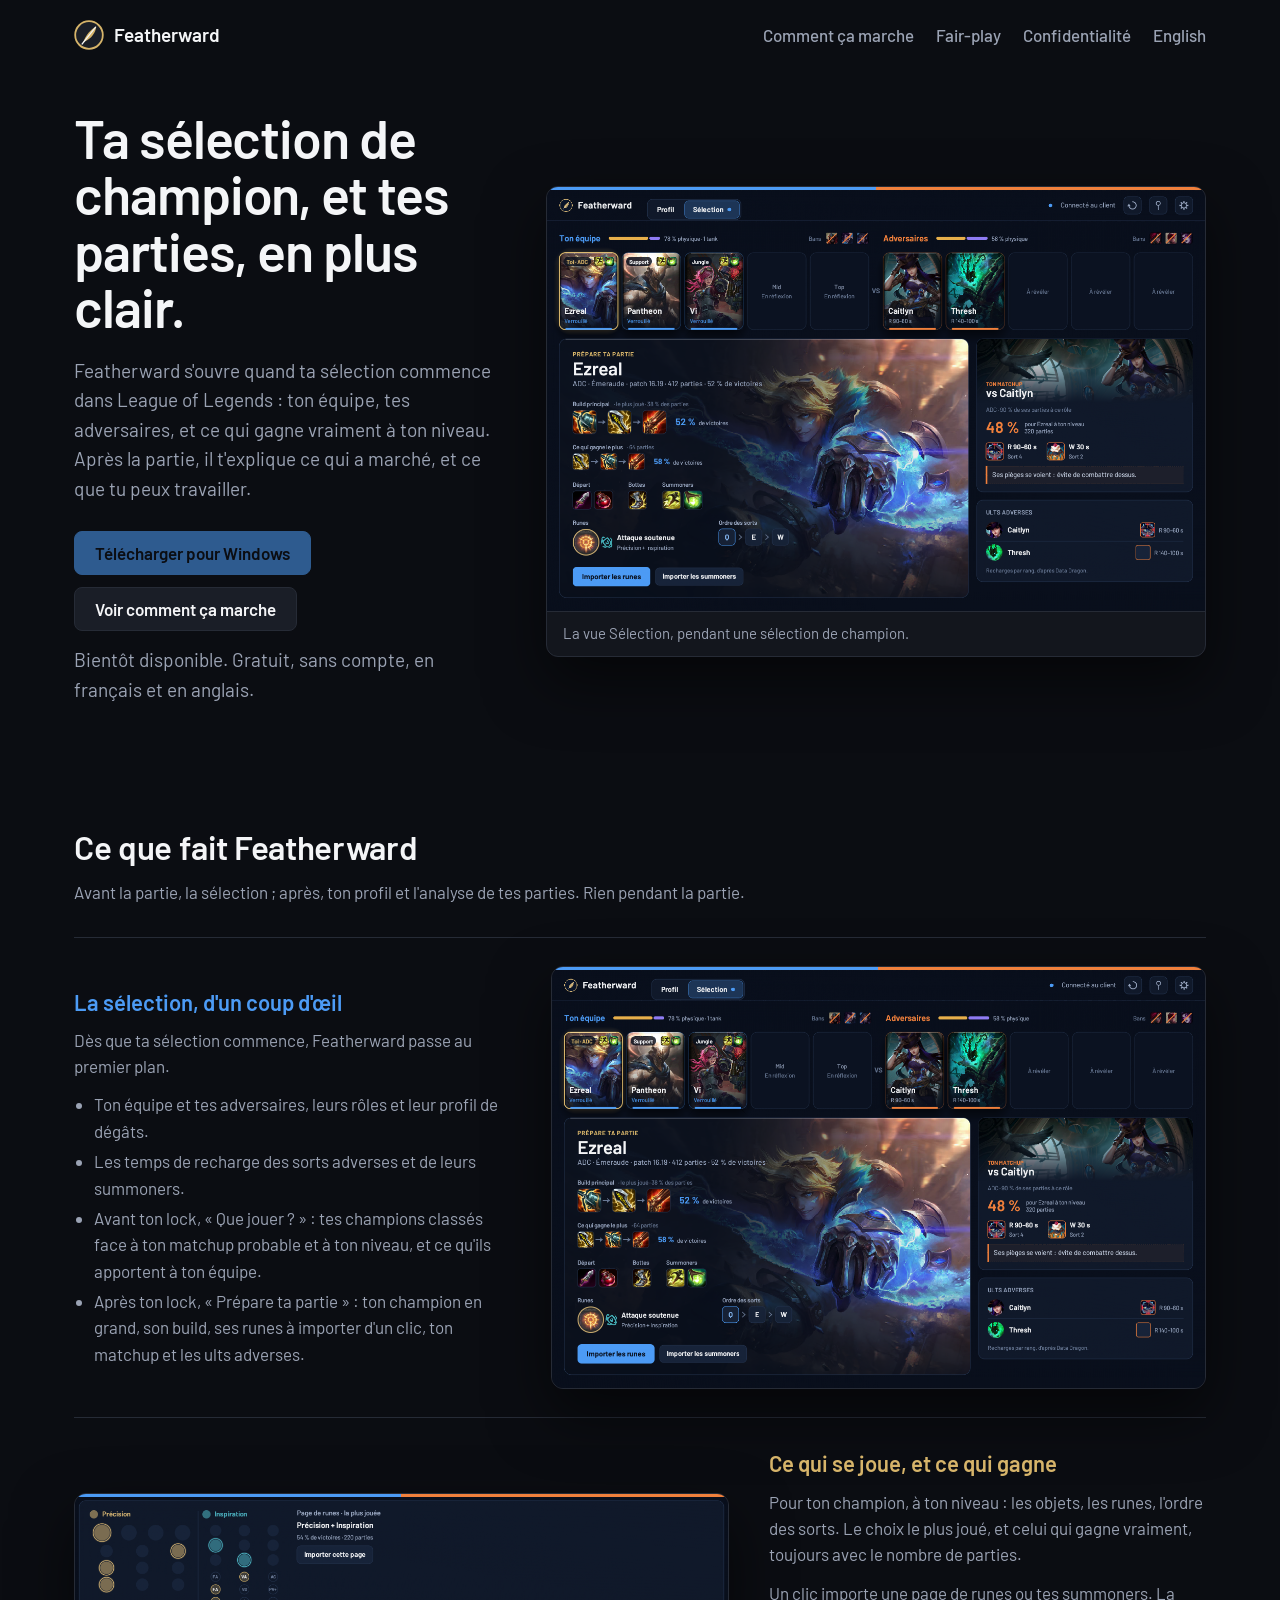
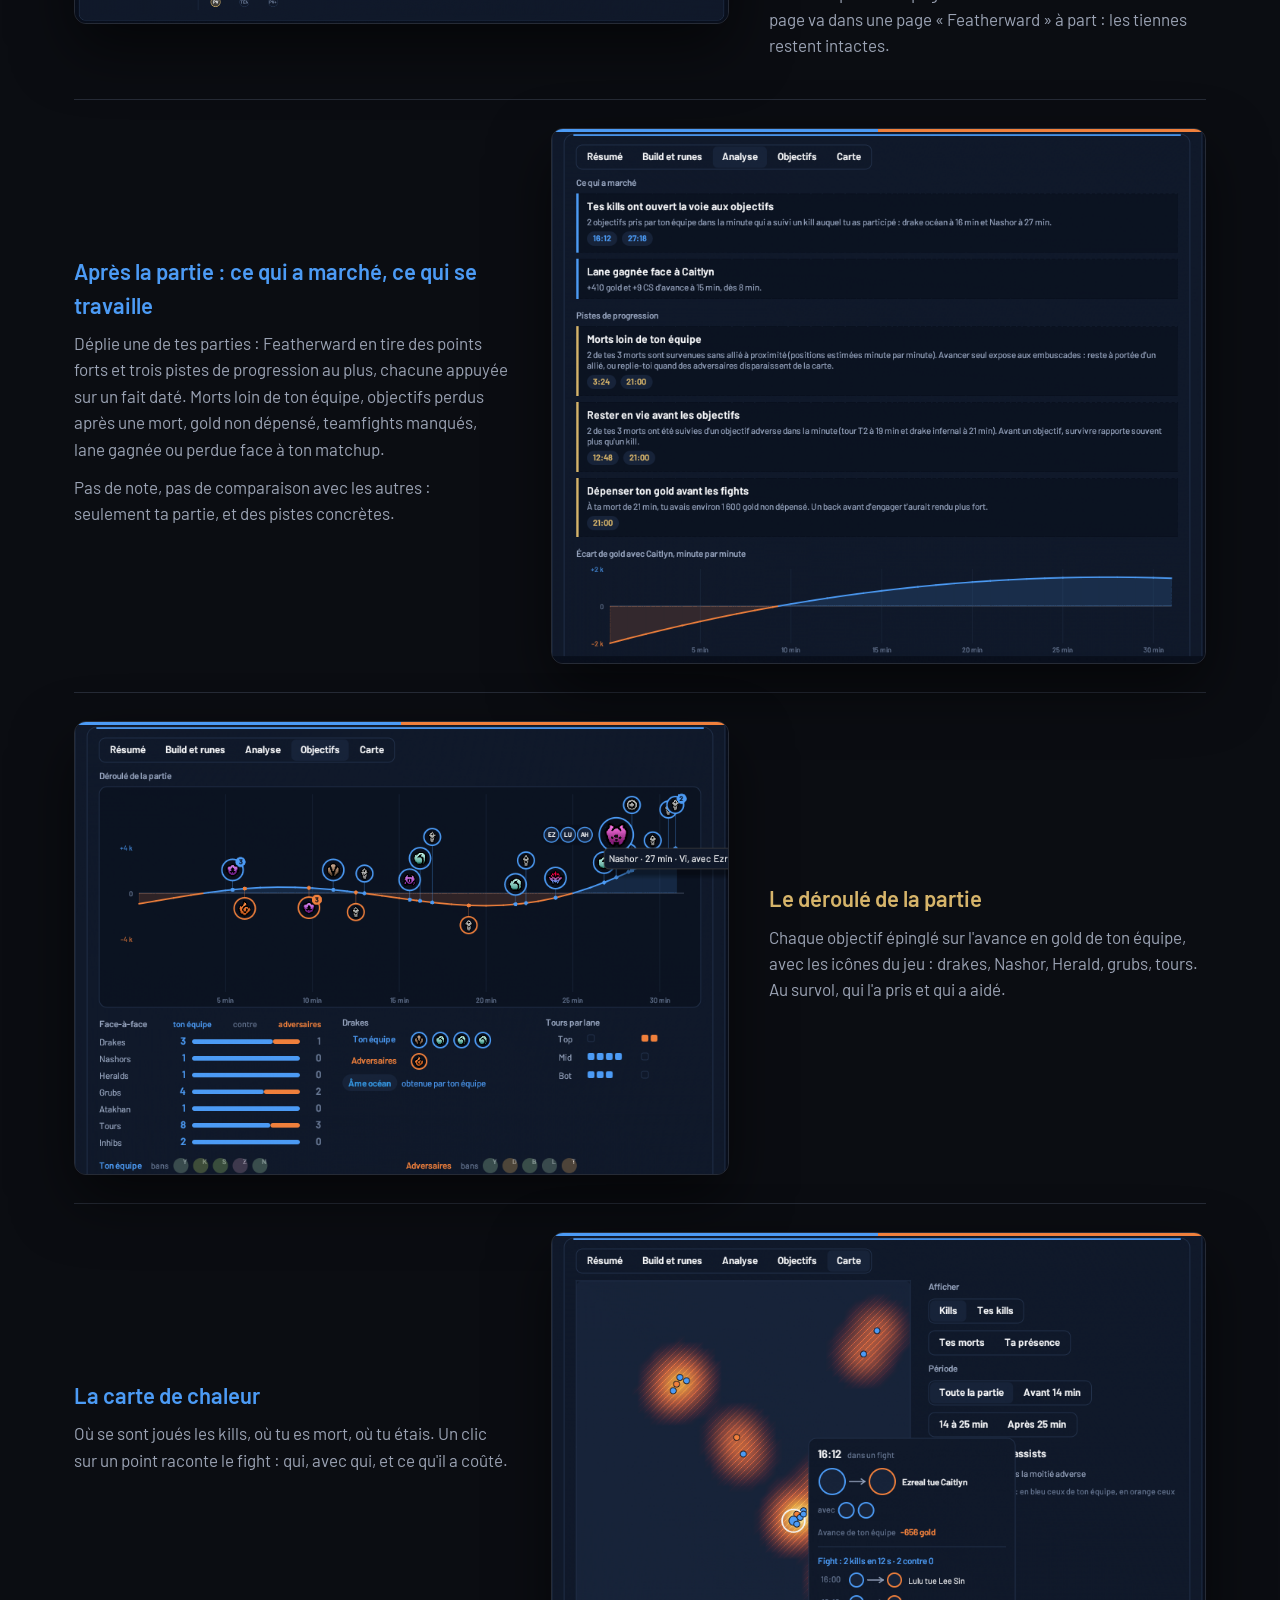
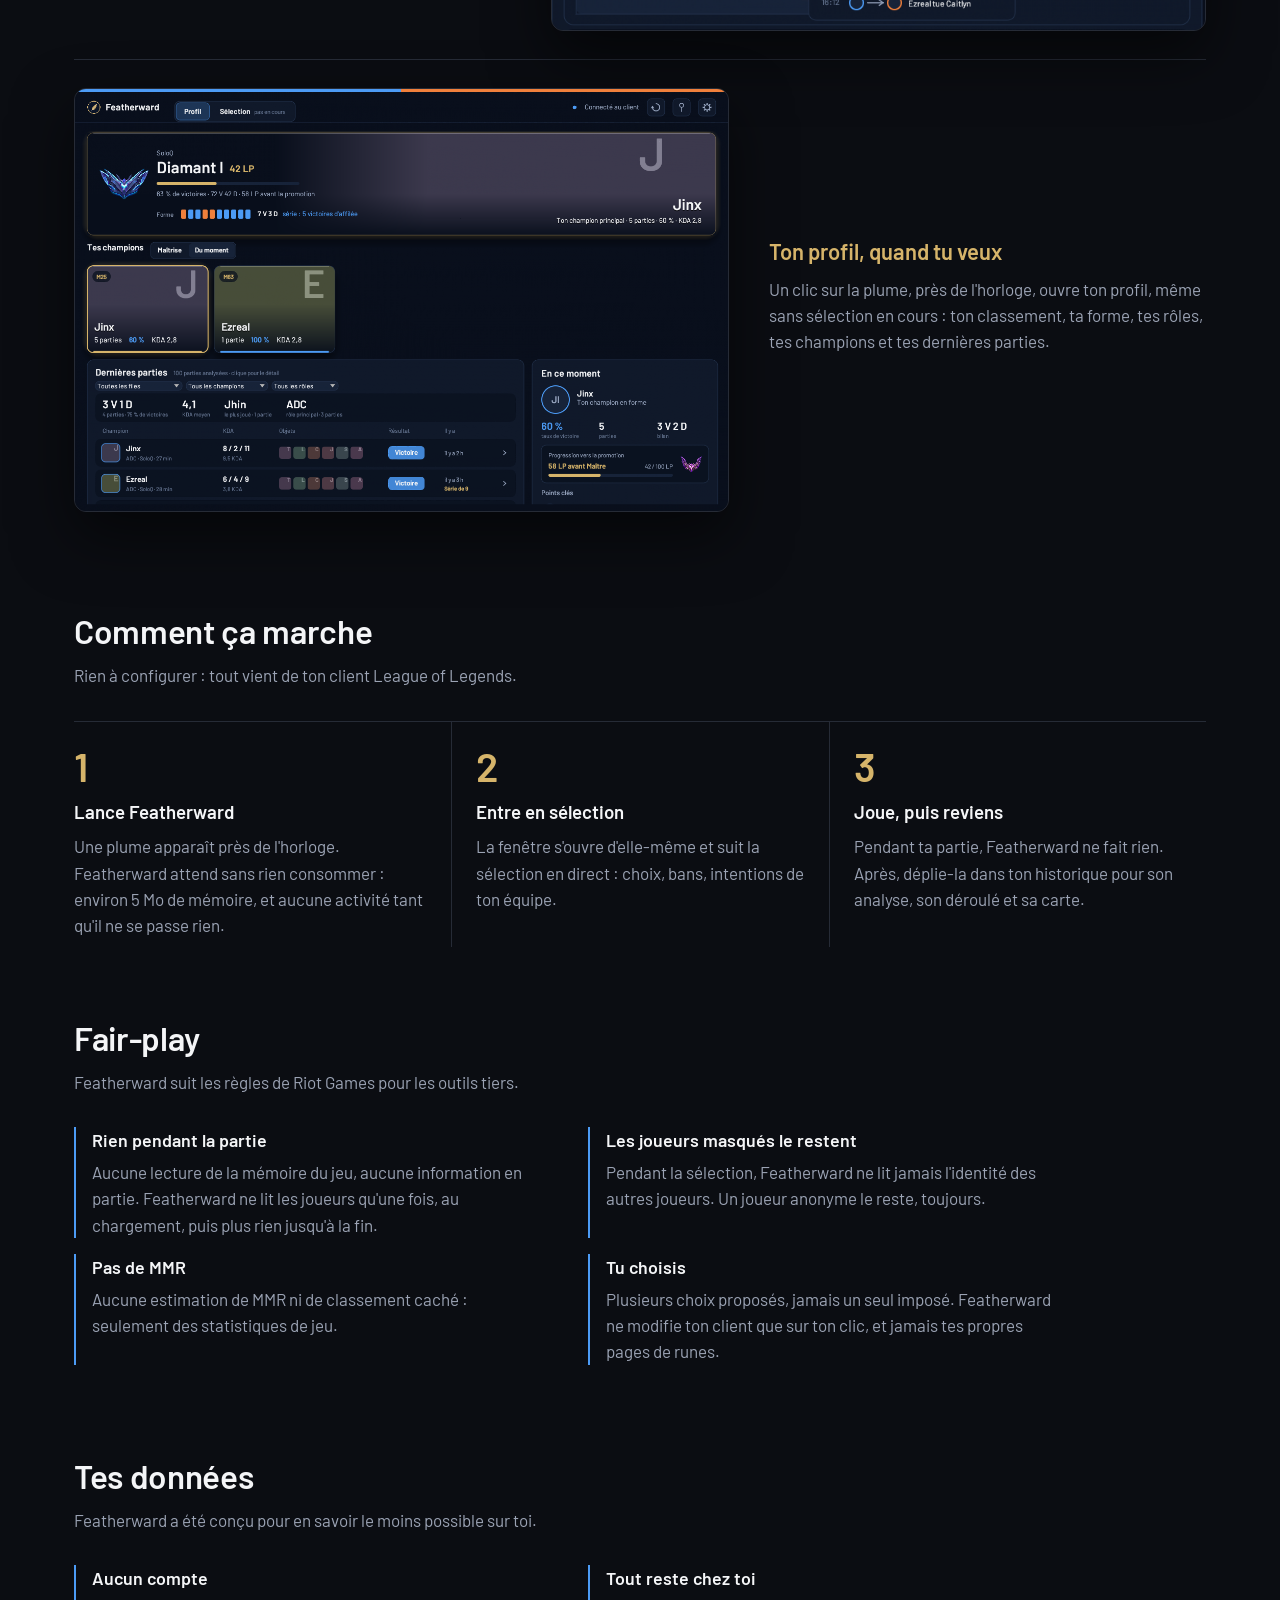
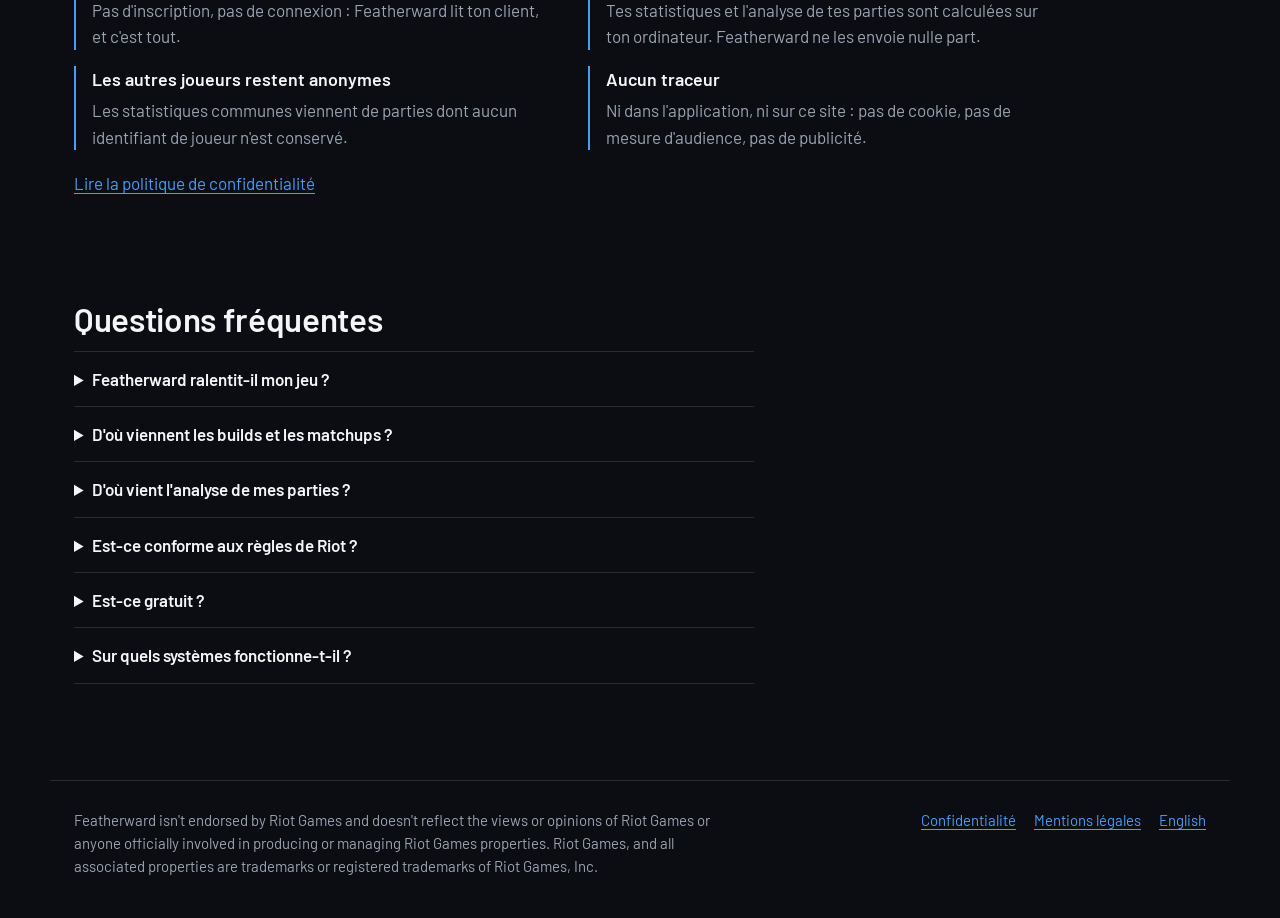
==== site/index.html @ 327f6524 "Site de featherward.lol Pages en français et en anglais, mentions légales et politique de confidenti" ====
<!doctype html>
<html lang="fr">
<head>
<meta charset="utf-8">
<meta name="viewport" content="width=device-width, initial-scale=1">
<title>Featherward — ta sélection de champion, et tes parties, en plus clair</title>
<meta name="description" content="Featherward s'ouvre quand ta sélection de champion commence dans League of Legends : ton équipe, tes adversaires, ce qui gagne à ton niveau. Après la partie, il t'aide à progresser. Léger, gratuit, sans compte.">
<link rel="alternate" hreflang="en" href="en/index.html">
<link rel="stylesheet" href="style.css">
<link rel="icon" href="data:image/svg+xml,%3Csvg xmlns='http://www.w3.org/2000/svg' viewBox='0 0 100 100'%3E%3Ccircle cx='50' cy='50' r='46' fill='%231a1e27' stroke='%23d6b46a' stroke-width='6'/%3E%3Cpath d='M30 76 C 40 50, 55 32, 74 22 C 72 44, 58 62, 36 72 Z' fill='%23d6b46a'/%3E%3C/svg%3E">
</head>
<body>
<a class="saut" href="#contenu">Aller au contenu</a>
<header>
<nav class="navigation" aria-label="Navigation principale">
<a class="marque" href="index.html">
<svg width="30" height="30" viewBox="0 0 100 100" aria-hidden="true"><circle cx="50" cy="50" r="46" fill="#1a1e27" stroke="#d6b46a" stroke-width="6"/><path d="M30 76 C 40 50, 55 32, 74 22 C 72 44, 58 62, 36 72 Z" fill="#d6b46a"/><path d="M27 80 L 72 24" stroke="#f4f5f7" stroke-width="4" stroke-linecap="round"/></svg>
Featherward
</a>
<ul>
<li><a href="#fonctionnement">Comment ça marche</a></li>
<li><a href="#fair-play">Fair-play</a></li>
<li><a href="confidentialite.html">Confidentialité</a></li>
<li><a href="en/index.html" hreflang="en" lang="en">English</a></li>
</ul>
</nav>
</header>

<main id="contenu">
<section class="accueil" aria-labelledby="titre">
<div>
<h1 id="titre">Ta sélection de champion, et tes parties, en plus clair.</h1>
<p>Featherward s'ouvre quand ta sélection commence dans League of Legends : ton équipe, tes adversaires, et ce qui gagne vraiment à ton niveau. Après la partie, il t'explique ce qui a marché, et ce que tu peux travailler.</p>
<div class="actions">
<a class="bouton bouton-principal" aria-disabled="true" role="link">Télécharger pour Windows</a>
<a class="bouton" href="#fonctionnement">Voir comment ça marche</a>
</div>
<p class="note">Bientôt disponible. Gratuit, sans compte, en français et en anglais.</p>
</div>
<figure class="fenetre">
<img src="captures/selection.png" width="1280" height="820" alt="La vue Sélection de Featherward après le lock : les deux équipes en bandeau, ton champion en grand avec son build et ses runes, ton matchup et les ults adverses.">
<figcaption>La vue Sélection, pendant une sélection de champion.</figcaption>
</figure>
</section>

<section class="section" aria-labelledby="titre-vues">
<h2 id="titre-vues">Ce que fait Featherward</h2>
<p>Avant la partie, la sélection ; après, ton profil et l'analyse de tes parties. Rien pendant la partie.</p>

<article class="vue vue-allie">
<div class="vue-texte">
<h3>La sélection, d'un coup d'œil</h3>
<p>Dès que ta sélection commence, Featherward passe au premier plan.</p>
<ul>
<li>Ton équipe et tes adversaires, leurs rôles et leur profil de dégâts.</li>
<li>Les temps de recharge des sorts adverses et de leurs summoners.</li>
<li>Avant ton lock, « Que jouer ? » : tes champions classés face à ton matchup probable et à ton niveau, et ce qu'ils apportent à ton équipe.</li>
<li>Après ton lock, « Prépare ta partie » : ton champion en grand, son build, ses runes à importer d'un clic, ton matchup et les ults adverses.</li>
</ul>
</div>
<figure class="fenetre">
<img src="captures/selection.png" width="1280" height="820" alt="Les équipes, avec la carte Matchup qui compare tes champions à ton adversaire direct.">
</figure>
</article>

<article class="vue vue-toi">
<div class="vue-texte">
<h3>Ce qui se joue, et ce qui gagne</h3>
<p>Pour ton champion, à ton niveau : les objets, les runes, l'ordre des sorts. Le choix le plus joué, et celui qui gagne vraiment, toujours avec le nombre de parties.</p>
<p>Un clic importe une page de runes ou tes summoners. La page va dans une page « Featherward » à part : les tiennes restent intactes.</p>
</div>
<figure class="fenetre">
<img src="captures/runes.png" width="1248" height="240" alt="Une page de runes recommandée, dessinée comme dans le client, avec son bouton d'import.">
</figure>
</article>

<article class="vue vue-allie">
<div class="vue-texte">
<h3>Après la partie : ce qui a marché, ce qui se travaille</h3>
<p>Déplie une de tes parties : Featherward en tire des points forts et trois pistes de progression au plus, chacune appuyée sur un fait daté. Morts loin de ton équipe, objectifs perdus après une mort, gold non dépensé, teamfights manqués, lane gagnée ou perdue face à ton matchup.</p>
<p>Pas de note, pas de comparaison avec les autres : seulement ta partie, et des pistes concrètes.</p>
</div>
<figure class="fenetre">
<img src="captures/analyse.png" width="860" height="700" alt="L'onglet Analyse d'une partie : points forts, pistes de progression et écart de gold avec ton matchup.">
</figure>
</article>

<article class="vue vue-toi">
<div class="vue-texte">
<h3>Le déroulé de la partie</h3>
<p>Chaque objectif épinglé sur l'avance en gold de ton équipe, avec les icônes du jeu : drakes, Nashor, Herald, grubs, tours. Au survol, qui l'a pris et qui a aidé.</p>
</div>
<figure class="fenetre">
<img src="captures/objectifs.png" width="860" height="590" alt="Le déroulé d'une partie : objectifs pris par chaque équipe sur la courbe d'avance en gold.">
</figure>
</article>

<article class="vue vue-allie">
<div class="vue-texte">
<h3>La carte de chaleur</h3>
<p>Où se sont joués les kills, où tu es mort, où tu étais. Un clic sur un point raconte le fight : qui, avec qui, et ce qu'il a coûté.</p>
</div>
<figure class="fenetre">
<img src="captures/carte.png" width="860" height="520" alt="La carte de chaleur d'une partie, avec la fiche d'un kill ouverte.">
</figure>
</article>

<article class="vue vue-toi">
<div class="vue-texte">
<h3>Ton profil, quand tu veux</h3>
<p>Un clic sur la plume, près de l'horloge, ouvre ton profil, même sans sélection en cours : ton classement, ta forme, tes rôles, tes champions et tes dernières parties.</p>
</div>
<figure class="fenetre">
<img src="captures/profil.png" width="1280" height="820" alt="La vue Profil : classement, forme sur les dix dernières parties, rôles, champions et historique.">
</figure>
</article>
</section>

<section class="section" id="fonctionnement" aria-labelledby="titre-fonctionnement">
<h2 id="titre-fonctionnement">Comment ça marche</h2>
<p>Rien à configurer : tout vient de ton client League of Legends.</p>
<ol class="etapes">
<li>
<h3>Lance Featherward</h3>
<p>Une plume apparaît près de l'horloge. Featherward attend sans rien consommer : environ 5 Mo de mémoire, et aucune activité tant qu'il ne se passe rien.</p>
</li>
<li>
<h3>Entre en sélection</h3>
<p>La fenêtre s'ouvre d'elle-même et suit la sélection en direct : choix, bans, intentions de ton équipe.</p>
</li>
<li>
<h3>Joue, puis reviens</h3>
<p>Pendant ta partie, Featherward ne fait rien. Après, déplie-la dans ton historique pour son analyse, son déroulé et sa carte.</p>
</li>
</ol>
</section>

<section class="section" id="fair-play" aria-labelledby="titre-fair-play">
<h2 id="titre-fair-play">Fair-play</h2>
<p>Featherward suit les règles de Riot Games pour les outils tiers.</p>
<div class="engagements">
<div><h3>Rien pendant la partie</h3><p>Aucune lecture de la mémoire du jeu, aucune information en partie. Featherward ne lit les joueurs qu'une fois, au chargement, puis plus rien jusqu'à la fin.</p></div>
<div><h3>Les joueurs masqués le restent</h3><p>Pendant la sélection, Featherward ne lit jamais l'identité des autres joueurs. Un joueur anonyme le reste, toujours.</p></div>
<div><h3>Pas de MMR</h3><p>Aucune estimation de MMR ni de classement caché : seulement des statistiques de jeu.</p></div>
<div><h3>Tu choisis</h3><p>Plusieurs choix proposés, jamais un seul imposé. Featherward ne modifie ton client que sur ton clic, et jamais tes propres pages de runes.</p></div>
</div>
</section>

<section class="section" aria-labelledby="titre-donnees">
<h2 id="titre-donnees">Tes données</h2>
<p>Featherward a été conçu pour en savoir le moins possible sur toi.</p>
<div class="engagements">
<div><h3>Aucun compte</h3><p>Pas d'inscription, pas de connexion : Featherward lit ton client, et c'est tout.</p></div>
<div><h3>Tout reste chez toi</h3><p>Tes statistiques et l'analyse de tes parties sont calculées sur ton ordinateur. Featherward ne les envoie nulle part.</p></div>
<div><h3>Les autres joueurs restent anonymes</h3><p>Les statistiques communes viennent de parties dont aucun identifiant de joueur n'est conservé.</p></div>
<div><h3>Aucun traceur</h3><p>Ni dans l'application, ni sur ce site : pas de cookie, pas de mesure d'audience, pas de publicité.</p></div>
</div>
<p><a href="confidentialite.html">Lire la politique de confidentialité</a></p>
</section>

<section class="section faq" aria-labelledby="titre-faq">
<h2 id="titre-faq">Questions fréquentes</h2>
<details>
<summary>Featherward ralentit-il mon jeu ?</summary>
<p>Non. Au repos, il occupe environ 5 Mo de mémoire et n'utilise pas le processeur. Sa fenêtre n'existe que pendant la sélection, ou quand tu l'ouvres toi-même ; ouverte par la sélection, elle se referme avant ta partie.</p>
</details>
<details>
<summary>D'où viennent les builds et les matchups ?</summary>
<p>De parties classées récentes, à ton niveau et sur ton serveur, récupérées par l'API officielle de Riot puis agrégées. Le nombre de parties est toujours affiché, et un choix joué trop peu de fois n'est jamais présenté comme « celui qui gagne ».</p>
</details>
<details>
<summary>D'où vient l'analyse de mes parties ?</summary>
<p>De ton client League of Legends, qui garde le détail et la chronologie de tes 20 dernières parties. Featherward les lit quand tu déplies une partie, et fait tous les calculs sur ton ordinateur.</p>
</details>
<details>
<summary>Est-ce conforme aux règles de Riot ?</summary>
<p>Featherward est conçu pour respecter les règles de Riot pour les outils tiers : il n'affiche que ce que le client montre déjà ou des statistiques générales, ne révèle aucun joueur masqué, ne prend aucune décision à ta place, et ne fait rien pendant ta partie.</p>
</details>
<details>
<summary>Est-ce gratuit ?</summary>
<p>Oui, entièrement.</p>
</details>
<details>
<summary>Sur quels systèmes fonctionne-t-il ?</summary>
<p>Sur Windows, là où tourne le client de League of Legends. En français et en anglais, selon la langue de ton client.</p>
</details>
</section>
</main>

<footer class="pied">
<p>Featherward isn't endorsed by Riot Games and doesn't reflect the views or opinions of Riot Games or anyone officially involved in producing or managing Riot Games properties. Riot Games, and all associated properties are trademarks or registered trademarks of Riot Games, Inc.</p>
<ul>
<li><a href="confidentialite.html">Confidentialité</a></li>
<li><a href="mentions-legales.html">Mentions légales</a></li>
<li><a href="en/index.html" hreflang="en" lang="en">English</a></li>
</ul>
</footer>
</body>
</html>
---- site/style.css ----
/* Featherward — site de présentation.
   Mêmes couleurs et même police que l'application : le site montre le
   produit, il ne doit pas ressembler à autre chose. La police est servie
   par le site lui-même (aucun appel à un service tiers). */

@font-face {
  font-family: "Barlow";
  src: url("polices/Barlow-Regular.ttf") format("truetype");
  font-weight: 400;
  font-display: swap;
}
@font-face {
  font-family: "Barlow";
  src: url("polices/Barlow-Medium.ttf") format("truetype");
  font-weight: 500;
  font-display: swap;
}
@font-face {
  font-family: "Barlow";
  src: url("polices/Barlow-SemiBold.ttf") format("truetype");
  font-weight: 600;
  font-display: swap;
}

:root {
  --encre: #0b0d12;
  --surface: #13161d;
  --surface-2: #1a1e27;
  --filet: #262b36;
  --texte: #f4f5f7;
  --secondaire: #9ba3b4;
  --or: #d6b46a;
  --allie: #4c9bf5;
  --adverse: #f0803c;
  --mesure: 68ch;
  color-scheme: dark;
}

* { box-sizing: border-box; }

html {
  background: var(--encre);
  color: var(--texte);
  font-family: "Barlow", system-ui, sans-serif;
  font-size: 17px;
  line-height: 1.55;
  -webkit-text-size-adjust: 100%;
}

body { margin: 0; }

img { max-width: 100%; height: auto; display: block; }

a { color: var(--allie); text-underline-offset: 3px; }
a:hover { color: var(--texte); }

:focus-visible {
  outline: 2px solid var(--or);
  outline-offset: 3px;
  border-radius: 4px;
}

.saut {
  position: absolute;
  left: -9999px;
}
.saut:focus { left: 16px; top: 12px; background: var(--surface); padding: 8px 12px; }

/* --- Barre de navigation */

.navigation {
  display: flex;
  align-items: center;
  gap: 28px;
  max-width: 1180px;
  margin: 0 auto;
  padding: 20px 24px;
}
.marque {
  display: flex;
  align-items: center;
  gap: 10px;
  color: var(--texte);
  text-decoration: none;
  font-weight: 600;
  font-size: 19px;
}
.navigation ul {
  display: flex;
  gap: 22px;
  margin: 0 0 0 auto;
  padding: 0;
  list-style: none;
}
.navigation ul a {
  color: var(--secondaire);
  text-decoration: none;
  font-weight: 500;
}
.navigation ul a:hover,
.navigation ul a[aria-current="page"] { color: var(--texte); }

/* --- Accueil : le produit d'abord */

.accueil {
  max-width: 1180px;
  margin: 0 auto;
  padding: 40px 24px 24px;
  display: grid;
  grid-template-columns: minmax(0, 0.9fr) minmax(0, 1.4fr);
  gap: 48px;
  align-items: center;
}
.accueil h1 {
  font-size: clamp(2.2rem, 4.2vw, 3.4rem);
  line-height: 1.05;
  font-weight: 600;
  letter-spacing: -0.02em;
  margin: 0 0 20px;
  max-width: 14ch;
}
.accueil p {
  color: var(--secondaire);
  font-size: 1.12rem;
  margin: 0 0 28px;
  max-width: 44ch;
}
.actions { display: flex; gap: 12px; flex-wrap: wrap; align-items: center; }

.bouton {
  display: inline-flex;
  align-items: center;
  height: 44px;
  padding: 0 20px;
  border-radius: 8px;
  font: inherit;
  font-weight: 600;
  text-decoration: none;
  border: 1px solid var(--filet);
  background: var(--surface-2);
  color: var(--texte);
}
.bouton-principal { background: var(--allie); border-color: var(--allie); color: var(--encre); }
.bouton[aria-disabled="true"] { opacity: 0.55; cursor: not-allowed; }
.note { color: var(--secondaire); font-size: 0.9rem; }
.actions + .note { margin-top: 14px; }

/* La capture, cadrée comme la fenêtre de l'application : la ligne bleue et
   orange rappelle les deux équipes, fil rouge de la page. */
.fenetre {
  margin: 0;
  border-radius: 12px;
  overflow: hidden;
  border: 1px solid var(--filet);
  box-shadow: 0 24px 60px rgba(0, 0, 0, 0.55);
  background: var(--surface);
}
.fenetre::before {
  content: "";
  display: block;
  height: 3px;
  background: linear-gradient(90deg, var(--allie) 0 50%, var(--adverse) 50% 100%);
}
.fenetre figcaption {
  padding: 10px 16px;
  color: var(--secondaire);
  font-size: 0.88rem;
  border-top: 1px solid var(--filet);
}

/* --- Sections */

.section {
  max-width: 1180px;
  margin: 0 auto;
  padding: 72px 24px 0;
}
.section h2 {
  font-size: clamp(1.6rem, 2.6vw, 2.1rem);
  font-weight: 600;
  letter-spacing: -0.01em;
  line-height: 1.15;
  margin: 0 0 12px;
}
.section > p { color: var(--secondaire); max-width: var(--mesure); margin: 0 0 32px; }

/* Ce que fait Featherward : texte et capture alternés, pas de cartes en série. */
.vue {
  display: grid;
  grid-template-columns: minmax(0, 1fr) minmax(0, 1.5fr);
  gap: 40px;
  align-items: center;
  padding: 28px 0;
  border-top: 1px solid var(--filet);
}
.vue:nth-of-type(even) { grid-template-columns: minmax(0, 1.5fr) minmax(0, 1fr); }
.vue:nth-of-type(even) .vue-texte { order: 2; }
.vue h3 { font-size: 1.3rem; font-weight: 600; margin: 0 0 8px; }
.vue p { color: var(--secondaire); margin: 0 0 12px; max-width: 48ch; }
.vue ul { margin: 0; padding-left: 20px; color: var(--secondaire); max-width: 48ch; }
.vue li { margin: 4px 0; }
.vue-allie h3 { color: var(--allie); }
.vue-adverse h3 { color: var(--adverse); }
.vue-toi h3 { color: var(--or); }

/* Comment ça marche : une vraie séquence, d'où les numéros. */
.etapes {
  list-style: none;
  counter-reset: etape;
  margin: 0;
  padding: 0;
  display: grid;
  grid-template-columns: repeat(3, minmax(0, 1fr));
  gap: 0;
  border-top: 1px solid var(--filet);
}
.etapes li {
  counter-increment: etape;
  padding: 24px 24px 8px 0;
}
.etapes li + li { padding-left: 24px; border-left: 1px solid var(--filet); }
.etapes li::before {
  content: counter(etape);
  display: block;
  font-size: 2.4rem;
  font-weight: 600;
  line-height: 1;
  color: var(--or);
  margin-bottom: 12px;
}
.etapes h3 { font-size: 1.1rem; font-weight: 600; margin: 0 0 6px; }
.etapes p { color: var(--secondaire); margin: 0; }

/* Tes données : l'engagement, en clair. */
.engagements {
  display: grid;
  grid-template-columns: repeat(2, minmax(0, 1fr));
  gap: 16px 48px;
  margin: 0 0 20px;
  max-width: 980px;
}
.engagements div { border-left: 2px solid var(--allie); padding-left: 16px; }
.engagements h3 { margin: 0 0 4px; font-size: 1.05rem; font-weight: 600; }
.engagements p { margin: 0; color: var(--secondaire); }

/* Questions fréquentes : un clic pour déplier. */
.faq details { border-top: 1px solid var(--filet); padding: 14px 0; max-width: var(--mesure); }
.faq details:last-child { border-bottom: 1px solid var(--filet); }
.faq summary { cursor: pointer; font-weight: 600; }
.faq details p { color: var(--secondaire); margin: 10px 0 0; }

/* --- Pages de texte (confidentialité, mentions légales) */

.texte {
  max-width: calc(var(--mesure) + 48px);
  margin: 0 auto;
  padding: 32px 24px 0;
}
.texte h1 { font-size: 2.2rem; font-weight: 600; letter-spacing: -0.01em; margin: 0 0 8px; }
.texte h2 { font-size: 1.3rem; font-weight: 600; margin: 40px 0 8px; }
.texte p, .texte li { color: var(--secondaire); }
.texte strong { color: var(--texte); font-weight: 600; }
.texte table { border-collapse: collapse; width: 100%; margin: 12px 0; font-size: 0.95rem; }
.texte th, .texte td { text-align: left; padding: 8px 10px; border-bottom: 1px solid var(--filet); vertical-align: top; }
.texte th { color: var(--texte); font-weight: 600; }
.texte td { color: var(--secondaire); }
.maj { color: var(--secondaire); font-size: 0.9rem; }
.a-completer { background: rgba(240, 128, 60, 0.18); color: var(--adverse); padding: 0 4px; border-radius: 3px; }

/* --- Pied de page */

.pied {
  max-width: 1180px;
  margin: 96px auto 0;
  padding: 28px 24px 40px;
  border-top: 1px solid var(--filet);
  color: var(--secondaire);
  font-size: 0.88rem;
  display: grid;
  grid-template-columns: minmax(0, 1fr) auto;
  gap: 24px;
}
.pied ul { list-style: none; margin: 0; padding: 0; display: flex; gap: 18px; }
.pied p { margin: 0; max-width: 80ch; }

/* --- Petits écrans */

@media (max-width: 860px) {
  .accueil, .vue, .vue:nth-of-type(even) { grid-template-columns: minmax(0, 1fr); }
  .vue:nth-of-type(even) .vue-texte { order: 0; }
  .etapes { grid-template-columns: minmax(0, 1fr); }
  .etapes li + li { padding-left: 0; border-left: 0; border-top: 1px solid var(--filet); }
  .engagements { grid-template-columns: minmax(0, 1fr); }
  .pied { grid-template-columns: minmax(0, 1fr); }
  .navigation { flex-wrap: wrap; gap: 12px 24px; }
  .navigation ul { margin-left: 0; }
}

@media (prefers-reduced-motion: reduce) {
  * { scroll-behavior: auto !important; }
}
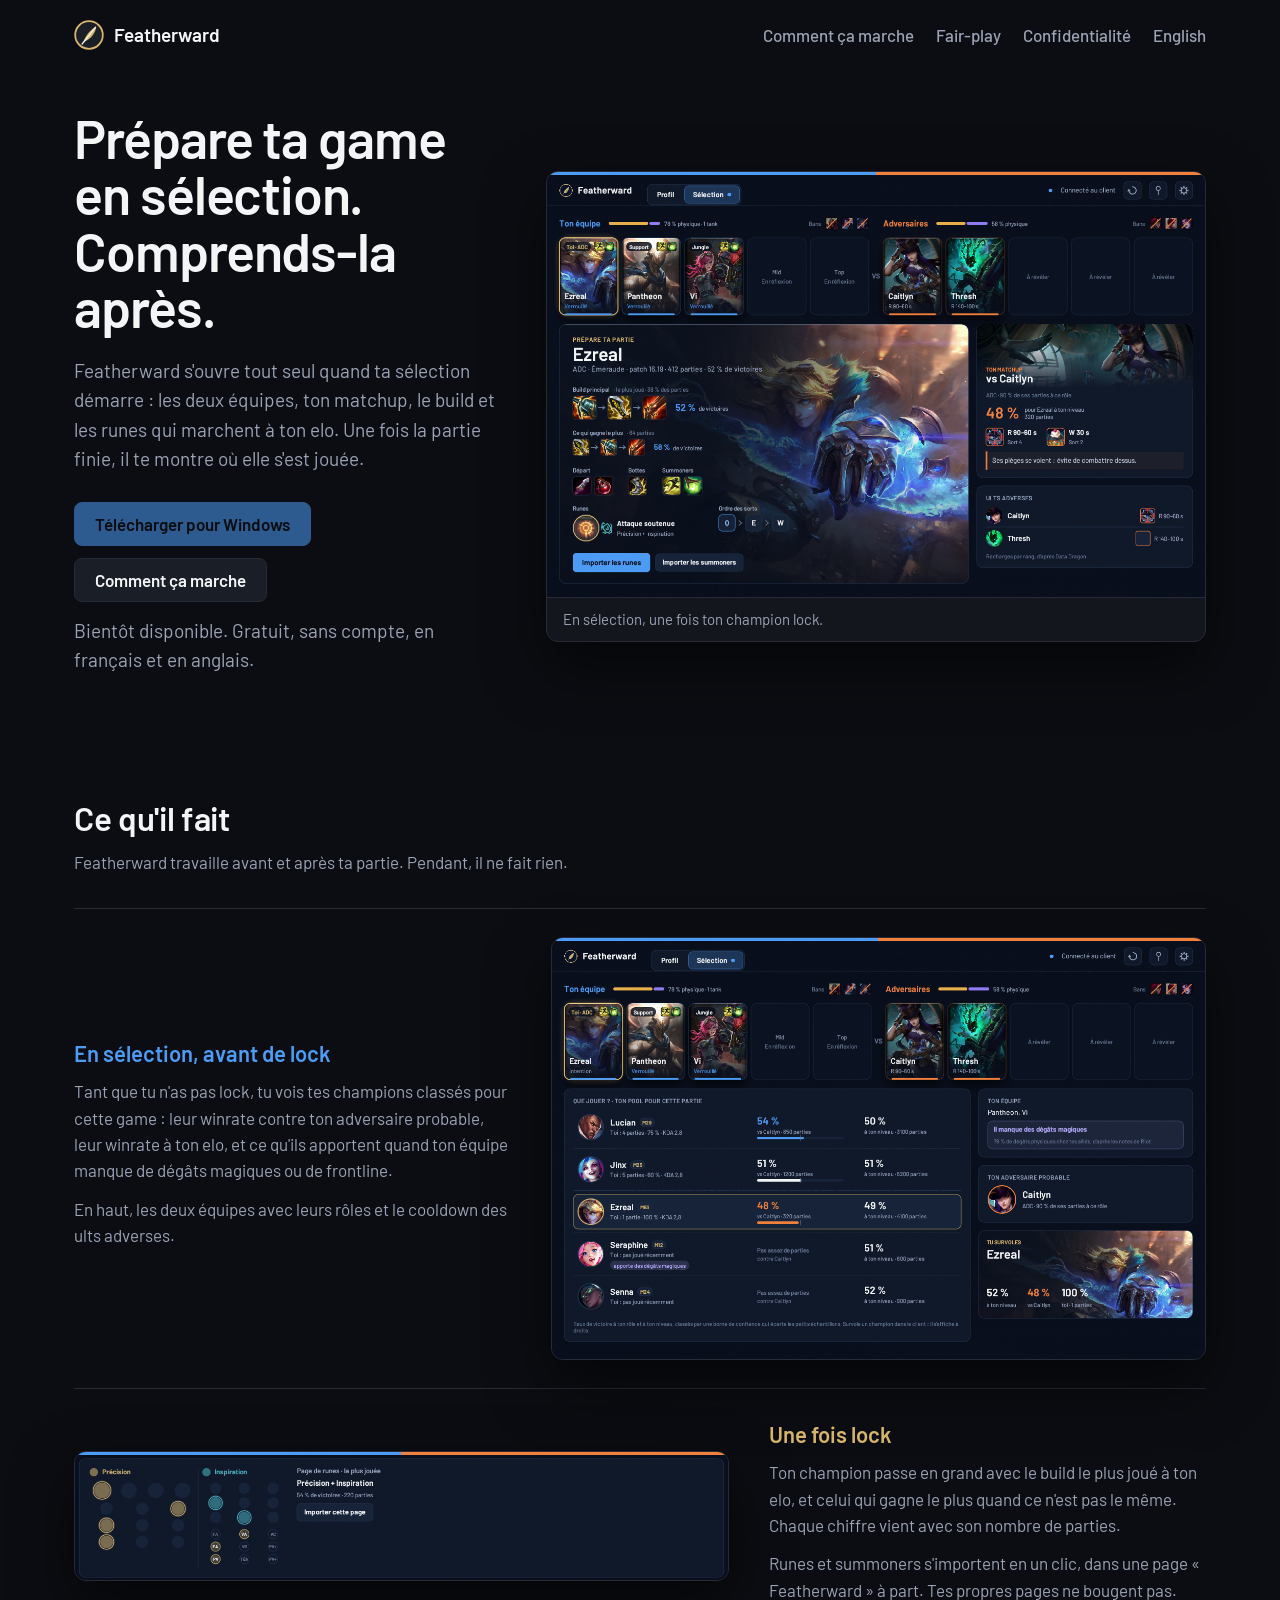
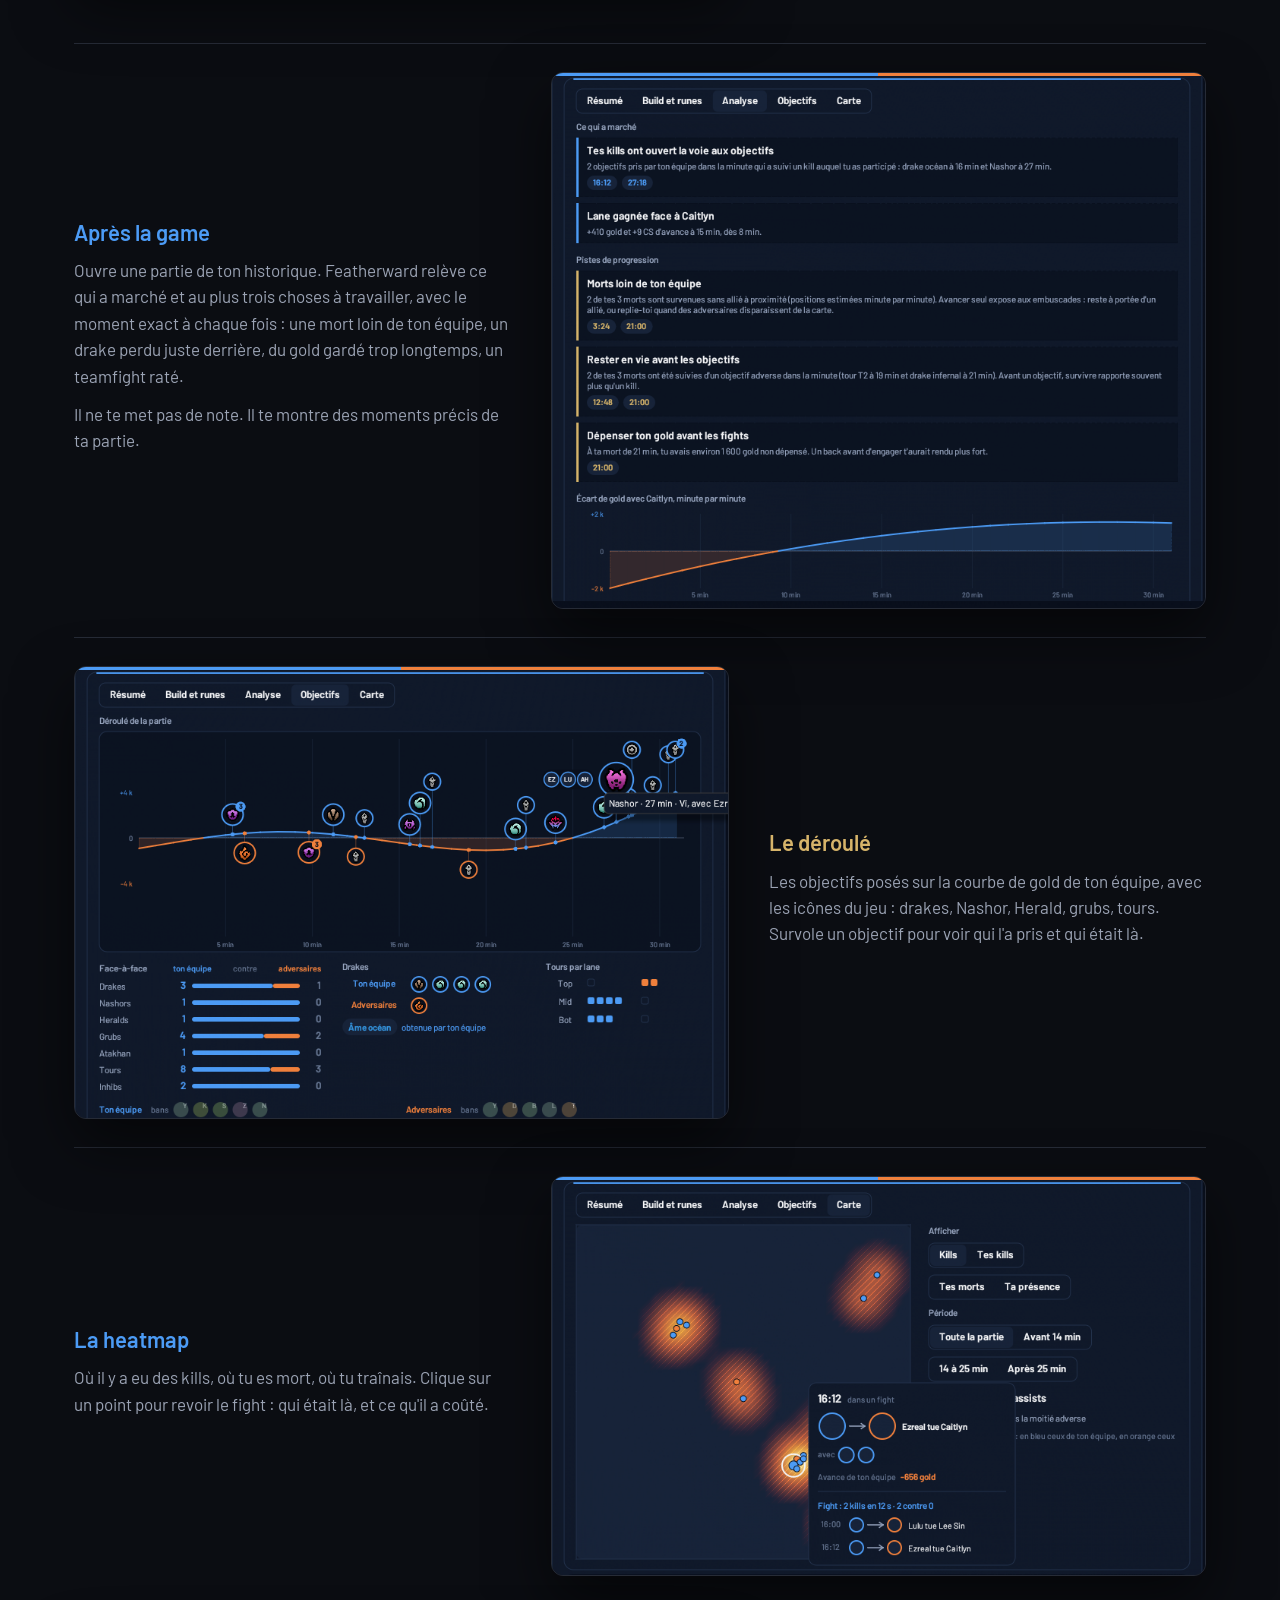
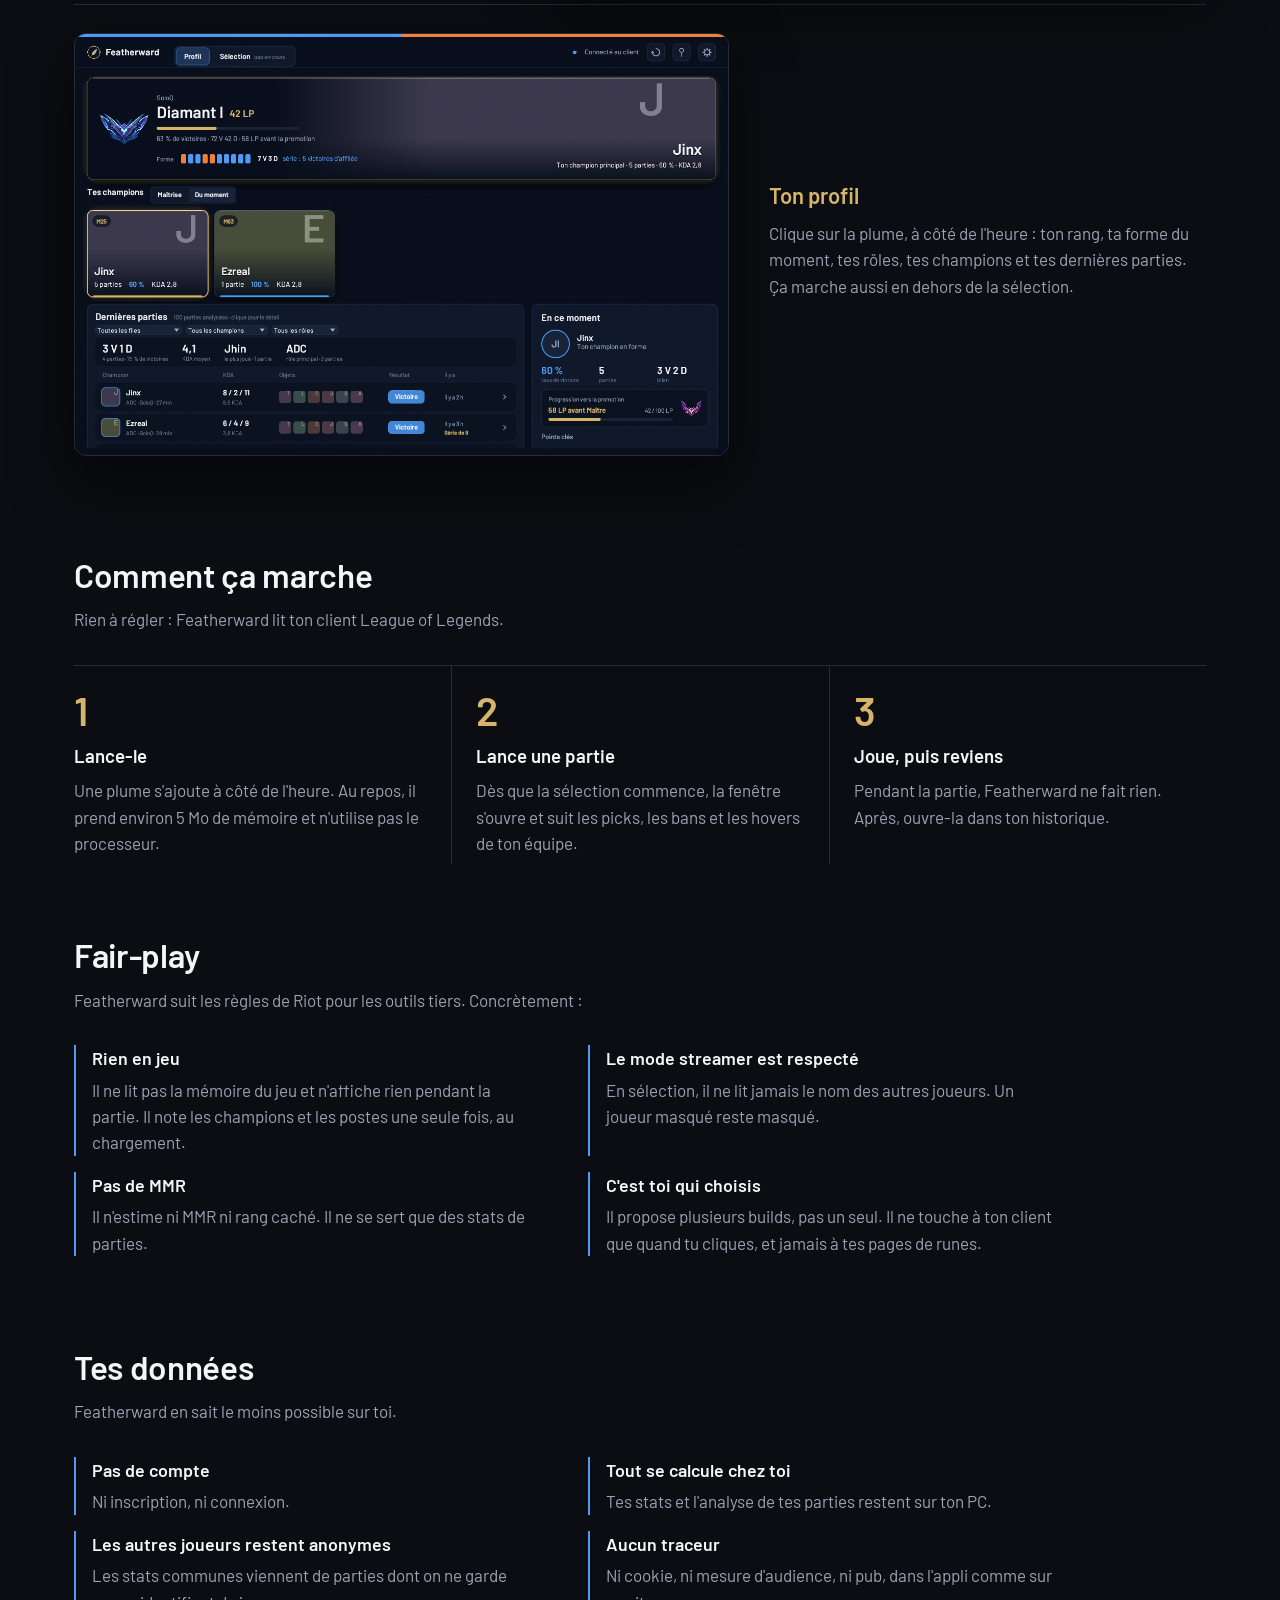
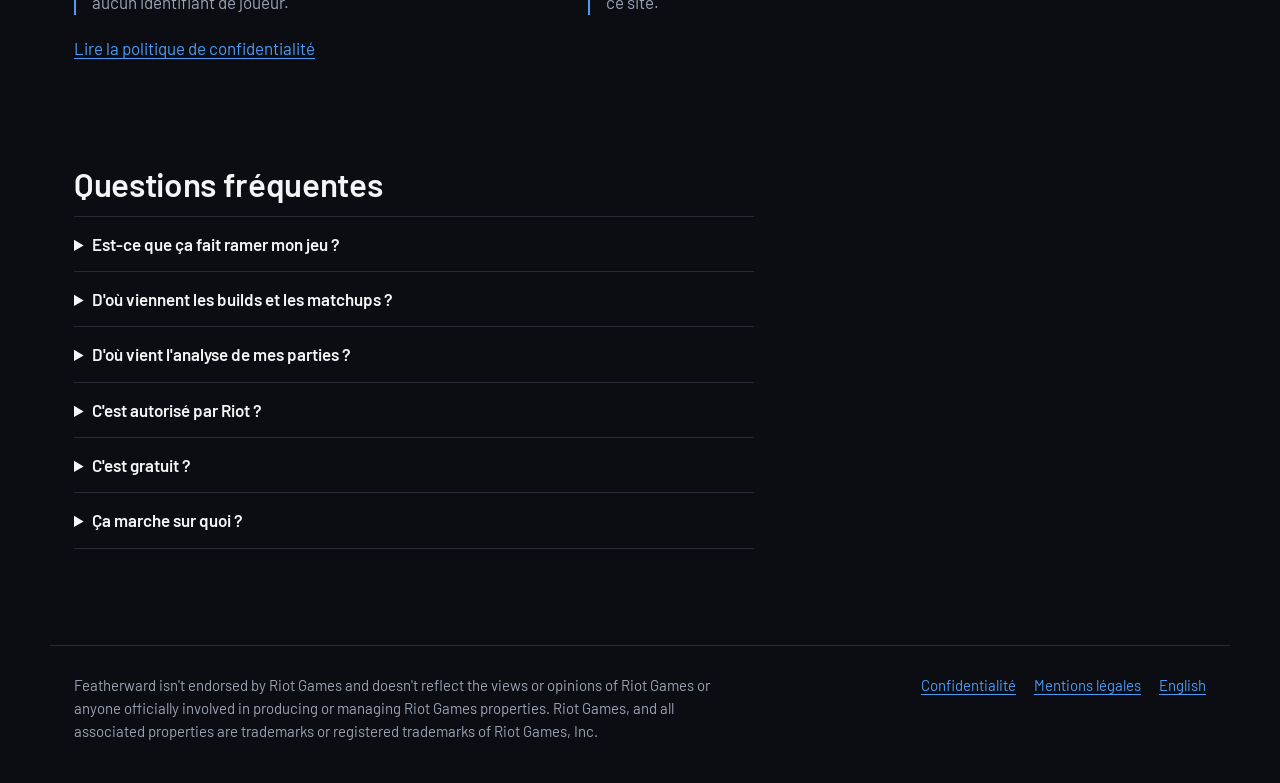
==== commit a2bb24e8: "Textes du site réécrits, adresse de contact réparée, CSP - Accueil en français et en anglais réécrit" ====
--- a/site/index.html
+++ b/site/index.html
@@ -3,8 +3,10 @@
 <head>
 <meta charset="utf-8">
 <meta name="viewport" content="width=device-width, initial-scale=1">
-<title>Featherward — ta sélection de champion, et tes parties, en plus clair</title>
-<meta name="description" content="Featherward s'ouvre quand ta sélection de champion commence dans League of Legends : ton équipe, tes adversaires, ce qui gagne à ton niveau. Après la partie, il t'aide à progresser. Léger, gratuit, sans compte.">
+<meta http-equiv="Content-Security-Policy" content="default-src 'none'; img-src 'self' data:; style-src 'self'; font-src 'self'; base-uri 'none'; form-action 'none'">
+<meta name="referrer" content="no-referrer">
+<title>Featherward : prépare ta sélection, comprends tes parties</title>
+<meta name="description" content="Featherward t'aide en sélection de champion (builds, runes, matchups) et analyse tes parties de League of Legends après coup. Gratuit, léger, sans compte.">
 <link rel="alternate" hreflang="en" href="en/index.html">
 <link rel="stylesheet" href="style.css">
 <link rel="icon" href="data:image/svg+xml,%3Csvg xmlns='http://www.w3.org/2000/svg' viewBox='0 0 100 100'%3E%3Ccircle cx='50' cy='50' r='46' fill='%231a1e27' stroke='%23d6b46a' stroke-width='6'/%3E%3Cpath d='M30 76 C 40 50, 55 32, 74 22 C 72 44, 58 62, 36 72 Z' fill='%23d6b46a'/%3E%3C/svg%3E">
@@ -29,56 +31,51 @@
 <main id="contenu">
 <section class="accueil" aria-labelledby="titre">
 <div>
-<h1 id="titre">Ta sélection de champion, et tes parties, en plus clair.</h1>
-<p>Featherward s'ouvre quand ta sélection commence dans League of Legends : ton équipe, tes adversaires, et ce qui gagne vraiment à ton niveau. Après la partie, il t'explique ce qui a marché, et ce que tu peux travailler.</p>
+<h1 id="titre">Prépare ta game en sélection. Comprends-la après.</h1>
+<p>Featherward s'ouvre tout seul quand ta sélection démarre : les deux équipes, ton matchup, le build et les runes qui marchent à ton elo. Une fois la partie finie, il te montre où elle s'est jouée.</p>
 <div class="actions">
 <a class="bouton bouton-principal" aria-disabled="true" role="link">Télécharger pour Windows</a>
-<a class="bouton" href="#fonctionnement">Voir comment ça marche</a>
+<a class="bouton" href="#fonctionnement">Comment ça marche</a>
 </div>
 <p class="note">Bientôt disponible. Gratuit, sans compte, en français et en anglais.</p>
 </div>
 <figure class="fenetre">
-<img src="captures/selection.png" width="1280" height="820" alt="La vue Sélection de Featherward après le lock : les deux équipes en bandeau, ton champion en grand avec son build et ses runes, ton matchup et les ults adverses.">
-<figcaption>La vue Sélection, pendant une sélection de champion.</figcaption>
+<img src="captures/selection.png" width="1280" height="820" alt="La vue Sélection de Featherward une fois le champion lock : les deux équipes, ton champion avec son build et ses runes, ton matchup et les ults adverses.">
+<figcaption>En sélection, une fois ton champion lock.</figcaption>
 </figure>
 </section>
 
 <section class="section" aria-labelledby="titre-vues">
-<h2 id="titre-vues">Ce que fait Featherward</h2>
-<p>Avant la partie, la sélection ; après, ton profil et l'analyse de tes parties. Rien pendant la partie.</p>
+<h2 id="titre-vues">Ce qu'il fait</h2>
+<p>Featherward travaille avant et après ta partie. Pendant, il ne fait rien.</p>
 
 <article class="vue vue-allie">
 <div class="vue-texte">
-<h3>La sélection, d'un coup d'œil</h3>
-<p>Dès que ta sélection commence, Featherward passe au premier plan.</p>
-<ul>
-<li>Ton équipe et tes adversaires, leurs rôles et leur profil de dégâts.</li>
-<li>Les temps de recharge des sorts adverses et de leurs summoners.</li>
-<li>Avant ton lock, « Que jouer ? » : tes champions classés face à ton matchup probable et à ton niveau, et ce qu'ils apportent à ton équipe.</li>
-<li>Après ton lock, « Prépare ta partie » : ton champion en grand, son build, ses runes à importer d'un clic, ton matchup et les ults adverses.</li>
-</ul>
+<h3>En sélection, avant de lock</h3>
+<p>Tant que tu n'as pas lock, tu vois tes champions classés pour cette game : leur winrate contre ton adversaire probable, leur winrate à ton elo, et ce qu'ils apportent quand ton équipe manque de dégâts magiques ou de frontline.</p>
+<p>En haut, les deux équipes avec leurs rôles et le cooldown des ults adverses.</p>
 </div>
 <figure class="fenetre">
-<img src="captures/selection.png" width="1280" height="820" alt="Les équipes, avec la carte Matchup qui compare tes champions à ton adversaire direct.">
+<img src="captures/selection-avant.png" width="1280" height="820" alt="Avant le lock : ton pool classé contre ton adversaire probable et à ton niveau, ce qui manque à ton équipe et le champion que tu survoles.">
 </figure>
 </article>
 
 <article class="vue vue-toi">
 <div class="vue-texte">
-<h3>Ce qui se joue, et ce qui gagne</h3>
-<p>Pour ton champion, à ton niveau : les objets, les runes, l'ordre des sorts. Le choix le plus joué, et celui qui gagne vraiment, toujours avec le nombre de parties.</p>
-<p>Un clic importe une page de runes ou tes summoners. La page va dans une page « Featherward » à part : les tiennes restent intactes.</p>
+<h3>Une fois lock</h3>
+<p>Ton champion passe en grand avec le build le plus joué à ton elo, et celui qui gagne le plus quand ce n'est pas le même. Chaque chiffre vient avec son nombre de parties.</p>
+<p>Runes et summoners s'importent en un clic, dans une page « Featherward » à part. Tes propres pages ne bougent pas.</p>
 </div>
 <figure class="fenetre">
-<img src="captures/runes.png" width="1248" height="240" alt="Une page de runes recommandée, dessinée comme dans le client, avec son bouton d'import.">
+<img src="captures/runes.png" width="1248" height="240" alt="Une page de runes proposée, dessinée comme dans le client, avec son bouton d'import.">
 </figure>
 </article>
 
 <article class="vue vue-allie">
 <div class="vue-texte">
-<h3>Après la partie : ce qui a marché, ce qui se travaille</h3>
-<p>Déplie une de tes parties : Featherward en tire des points forts et trois pistes de progression au plus, chacune appuyée sur un fait daté. Morts loin de ton équipe, objectifs perdus après une mort, gold non dépensé, teamfights manqués, lane gagnée ou perdue face à ton matchup.</p>
-<p>Pas de note, pas de comparaison avec les autres : seulement ta partie, et des pistes concrètes.</p>
+<h3>Après la game</h3>
+<p>Ouvre une partie de ton historique. Featherward relève ce qui a marché et au plus trois choses à travailler, avec le moment exact à chaque fois : une mort loin de ton équipe, un drake perdu juste derrière, du gold gardé trop longtemps, un teamfight raté.</p>
+<p>Il ne te met pas de note. Il te montre des moments précis de ta partie.</p>
 </div>
 <figure class="fenetre">
 <img src="captures/analyse.png" width="860" height="700" alt="L'onglet Analyse d'une partie : points forts, pistes de progression et écart de gold avec ton matchup.">
@@ -87,8 +84,8 @@
 
 <article class="vue vue-toi">
 <div class="vue-texte">
-<h3>Le déroulé de la partie</h3>
-<p>Chaque objectif épinglé sur l'avance en gold de ton équipe, avec les icônes du jeu : drakes, Nashor, Herald, grubs, tours. Au survol, qui l'a pris et qui a aidé.</p>
+<h3>Le déroulé</h3>
+<p>Les objectifs posés sur la courbe de gold de ton équipe, avec les icônes du jeu : drakes, Nashor, Herald, grubs, tours. Survole un objectif pour voir qui l'a pris et qui était là.</p>
 </div>
 <figure class="fenetre">
 <img src="captures/objectifs.png" width="860" height="590" alt="Le déroulé d'une partie : objectifs pris par chaque équipe sur la courbe d'avance en gold.">
@@ -97,18 +94,18 @@
 
 <article class="vue vue-allie">
 <div class="vue-texte">
-<h3>La carte de chaleur</h3>
-<p>Où se sont joués les kills, où tu es mort, où tu étais. Un clic sur un point raconte le fight : qui, avec qui, et ce qu'il a coûté.</p>
+<h3>La heatmap</h3>
+<p>Où il y a eu des kills, où tu es mort, où tu traînais. Clique sur un point pour revoir le fight : qui était là, et ce qu'il a coûté.</p>
 </div>
 <figure class="fenetre">
-<img src="captures/carte.png" width="860" height="520" alt="La carte de chaleur d'une partie, avec la fiche d'un kill ouverte.">
+<img src="captures/carte.png" width="860" height="520" alt="La heatmap d'une partie, avec la fiche d'un kill ouverte.">
 </figure>
 </article>
 
 <article class="vue vue-toi">
 <div class="vue-texte">
-<h3>Ton profil, quand tu veux</h3>
-<p>Un clic sur la plume, près de l'horloge, ouvre ton profil, même sans sélection en cours : ton classement, ta forme, tes rôles, tes champions et tes dernières parties.</p>
+<h3>Ton profil</h3>
+<p>Clique sur la plume, à côté de l'heure : ton rang, ta forme du moment, tes rôles, tes champions et tes dernières parties. Ça marche aussi en dehors de la sélection.</p>
 </div>
 <figure class="fenetre">
 <img src="captures/profil.png" width="1280" height="820" alt="La vue Profil : classement, forme sur les dix dernières parties, rôles, champions et historique.">
@@ -118,42 +115,42 @@
 
 <section class="section" id="fonctionnement" aria-labelledby="titre-fonctionnement">
 <h2 id="titre-fonctionnement">Comment ça marche</h2>
-<p>Rien à configurer : tout vient de ton client League of Legends.</p>
+<p>Rien à régler : Featherward lit ton client League of Legends.</p>
 <ol class="etapes">
 <li>
-<h3>Lance Featherward</h3>
-<p>Une plume apparaît près de l'horloge. Featherward attend sans rien consommer : environ 5 Mo de mémoire, et aucune activité tant qu'il ne se passe rien.</p>
+<h3>Lance-le</h3>
+<p>Une plume s'ajoute à côté de l'heure. Au repos, il prend environ 5 Mo de mémoire et n'utilise pas le processeur.</p>
 </li>
 <li>
-<h3>Entre en sélection</h3>
-<p>La fenêtre s'ouvre d'elle-même et suit la sélection en direct : choix, bans, intentions de ton équipe.</p>
+<h3>Lance une partie</h3>
+<p>Dès que la sélection commence, la fenêtre s'ouvre et suit les picks, les bans et les hovers de ton équipe.</p>
 </li>
 <li>
 <h3>Joue, puis reviens</h3>
-<p>Pendant ta partie, Featherward ne fait rien. Après, déplie-la dans ton historique pour son analyse, son déroulé et sa carte.</p>
+<p>Pendant la partie, Featherward ne fait rien. Après, ouvre-la dans ton historique.</p>
 </li>
 </ol>
 </section>
 
 <section class="section" id="fair-play" aria-labelledby="titre-fair-play">
 <h2 id="titre-fair-play">Fair-play</h2>
-<p>Featherward suit les règles de Riot Games pour les outils tiers.</p>
+<p>Featherward suit les règles de Riot pour les outils tiers. Concrètement :</p>
 <div class="engagements">
-<div><h3>Rien pendant la partie</h3><p>Aucune lecture de la mémoire du jeu, aucune information en partie. Featherward ne lit les joueurs qu'une fois, au chargement, puis plus rien jusqu'à la fin.</p></div>
-<div><h3>Les joueurs masqués le restent</h3><p>Pendant la sélection, Featherward ne lit jamais l'identité des autres joueurs. Un joueur anonyme le reste, toujours.</p></div>
-<div><h3>Pas de MMR</h3><p>Aucune estimation de MMR ni de classement caché : seulement des statistiques de jeu.</p></div>
-<div><h3>Tu choisis</h3><p>Plusieurs choix proposés, jamais un seul imposé. Featherward ne modifie ton client que sur ton clic, et jamais tes propres pages de runes.</p></div>
+<div><h3>Rien en jeu</h3><p>Il ne lit pas la mémoire du jeu et n'affiche rien pendant la partie. Il note les champions et les postes une seule fois, au chargement.</p></div>
+<div><h3>Le mode streamer est respecté</h3><p>En sélection, il ne lit jamais le nom des autres joueurs. Un joueur masqué reste masqué.</p></div>
+<div><h3>Pas de MMR</h3><p>Il n'estime ni MMR ni rang caché. Il ne se sert que des stats de parties.</p></div>
+<div><h3>C'est toi qui choisis</h3><p>Il propose plusieurs builds, pas un seul. Il ne touche à ton client que quand tu cliques, et jamais à tes pages de runes.</p></div>
 </div>
 </section>
 
 <section class="section" aria-labelledby="titre-donnees">
 <h2 id="titre-donnees">Tes données</h2>
-<p>Featherward a été conçu pour en savoir le moins possible sur toi.</p>
+<p>Featherward en sait le moins possible sur toi.</p>
 <div class="engagements">
-<div><h3>Aucun compte</h3><p>Pas d'inscription, pas de connexion : Featherward lit ton client, et c'est tout.</p></div>
-<div><h3>Tout reste chez toi</h3><p>Tes statistiques et l'analyse de tes parties sont calculées sur ton ordinateur. Featherward ne les envoie nulle part.</p></div>
-<div><h3>Les autres joueurs restent anonymes</h3><p>Les statistiques communes viennent de parties dont aucun identifiant de joueur n'est conservé.</p></div>
-<div><h3>Aucun traceur</h3><p>Ni dans l'application, ni sur ce site : pas de cookie, pas de mesure d'audience, pas de publicité.</p></div>
+<div><h3>Pas de compte</h3><p>Ni inscription, ni connexion.</p></div>
+<div><h3>Tout se calcule chez toi</h3><p>Tes stats et l'analyse de tes parties restent sur ton PC.</p></div>
+<div><h3>Les autres joueurs restent anonymes</h3><p>Les stats communes viennent de parties dont on ne garde aucun identifiant de joueur.</p></div>
+<div><h3>Aucun traceur</h3><p>Ni cookie, ni mesure d'audience, ni pub, dans l'appli comme sur ce site.</p></div>
 </div>
 <p><a href="confidentialite.html">Lire la politique de confidentialité</a></p>
 </section>
@@ -161,28 +158,28 @@
 <section class="section faq" aria-labelledby="titre-faq">
 <h2 id="titre-faq">Questions fréquentes</h2>
 <details>
-<summary>Featherward ralentit-il mon jeu ?</summary>
-<p>Non. Au repos, il occupe environ 5 Mo de mémoire et n'utilise pas le processeur. Sa fenêtre n'existe que pendant la sélection, ou quand tu l'ouvres toi-même ; ouverte par la sélection, elle se referme avant ta partie.</p>
+<summary>Est-ce que ça fait ramer mon jeu ?</summary>
+<p>Non. Au repos, il prend environ 5 Mo et ne touche pas au processeur. Sa fenêtre n'existe que pendant la sélection, et se ferme avant la partie, ou quand tu l'ouvres toi-même.</p>
 </details>
 <details>
 <summary>D'où viennent les builds et les matchups ?</summary>
-<p>De parties classées récentes, à ton niveau et sur ton serveur, récupérées par l'API officielle de Riot puis agrégées. Le nombre de parties est toujours affiché, et un choix joué trop peu de fois n'est jamais présenté comme « celui qui gagne ».</p>
+<p>De parties classées récentes de ton elo et de ton serveur, récupérées avec l'API officielle de Riot. Le nombre de parties est toujours affiché, et un build joué trop peu de fois n'est jamais mis en avant.</p>
 </details>
 <details>
 <summary>D'où vient l'analyse de mes parties ?</summary>
-<p>De ton client League of Legends, qui garde le détail et la chronologie de tes 20 dernières parties. Featherward les lit quand tu déplies une partie, et fait tous les calculs sur ton ordinateur.</p>
+<p>De ton client, qui garde le détail de tes 20 dernières parties. Featherward les lit quand tu en ouvres une et fait les calculs sur ton PC.</p>
 </details>
 <details>
-<summary>Est-ce conforme aux règles de Riot ?</summary>
-<p>Featherward est conçu pour respecter les règles de Riot pour les outils tiers : il n'affiche que ce que le client montre déjà ou des statistiques générales, ne révèle aucun joueur masqué, ne prend aucune décision à ta place, et ne fait rien pendant ta partie.</p>
+<summary>C'est autorisé par Riot ?</summary>
+<p>Featherward suit les règles de Riot pour les outils tiers : il n'affiche que des infos que le client montre déjà ou des stats générales, ne démasque personne, ne décide pas à ta place et ne fait rien pendant la partie.</p>
 </details>
 <details>
-<summary>Est-ce gratuit ?</summary>
-<p>Oui, entièrement.</p>
+<summary>C'est gratuit ?</summary>
+<p>Oui, et tout ce que tu vois sur cette page le restera. Des options payantes viendront peut-être plus tard, pour des fonctions à part comme l'enregistrement de tes parties.</p>
 </details>
 <details>
-<summary>Sur quels systèmes fonctionne-t-il ?</summary>
-<p>Sur Windows, là où tourne le client de League of Legends. En français et en anglais, selon la langue de ton client.</p>
+<summary>Ça marche sur quoi ?</summary>
+<p>Sur Windows, comme le client de League of Legends. En français ou en anglais, selon la langue de ton client.</p>
 </details>
 </section>
 </main>
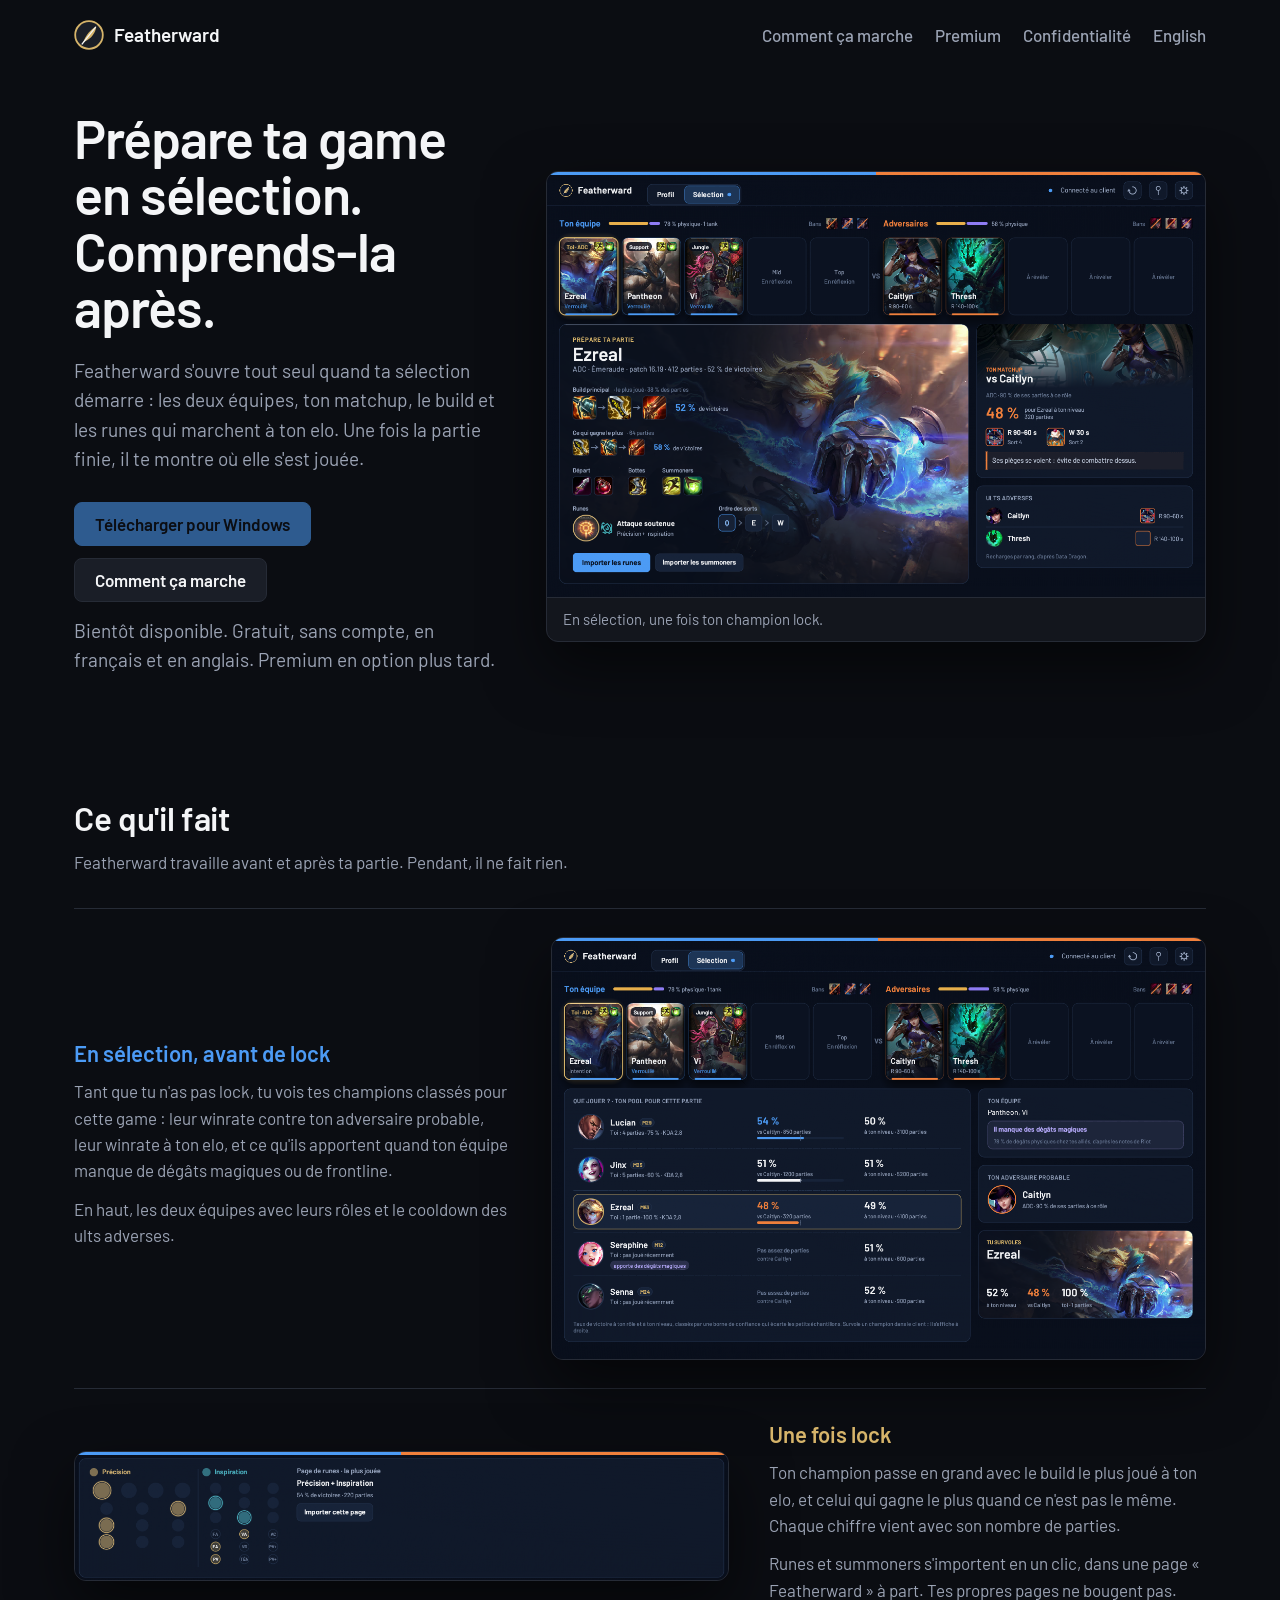
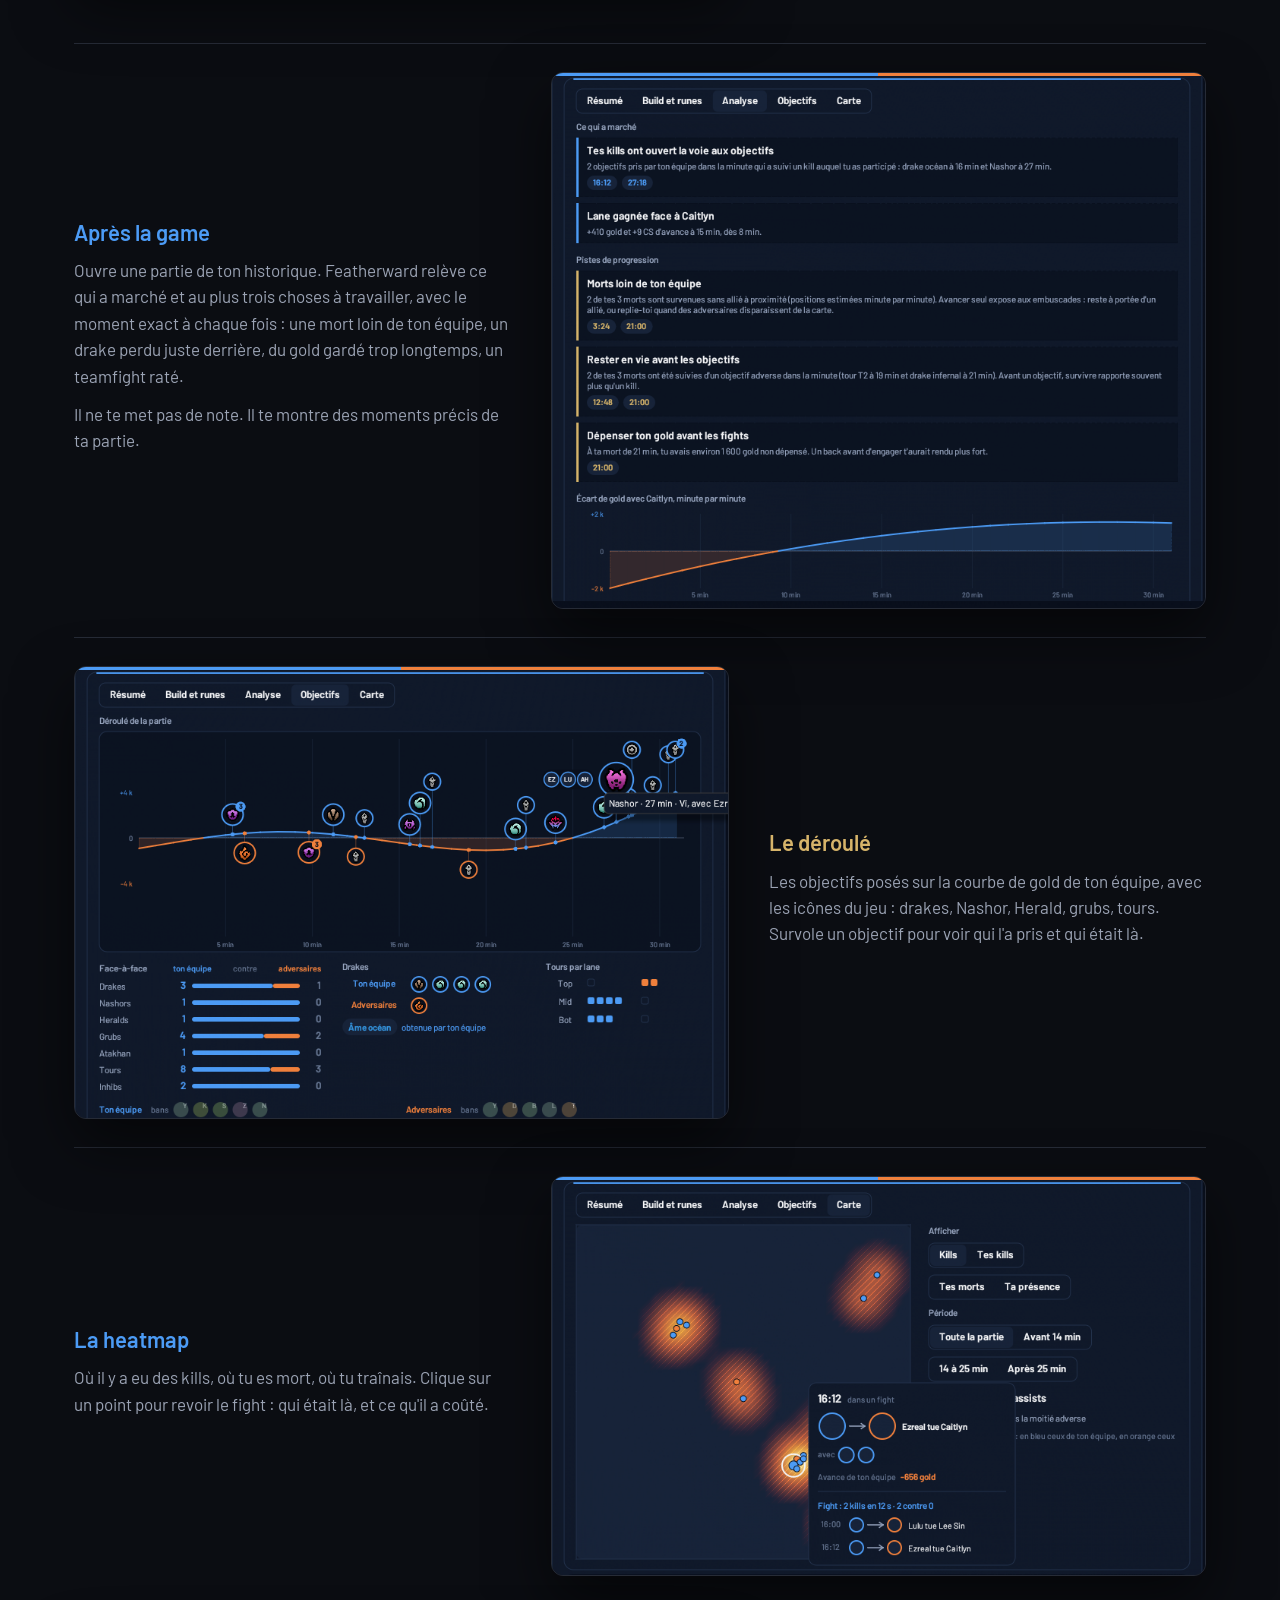
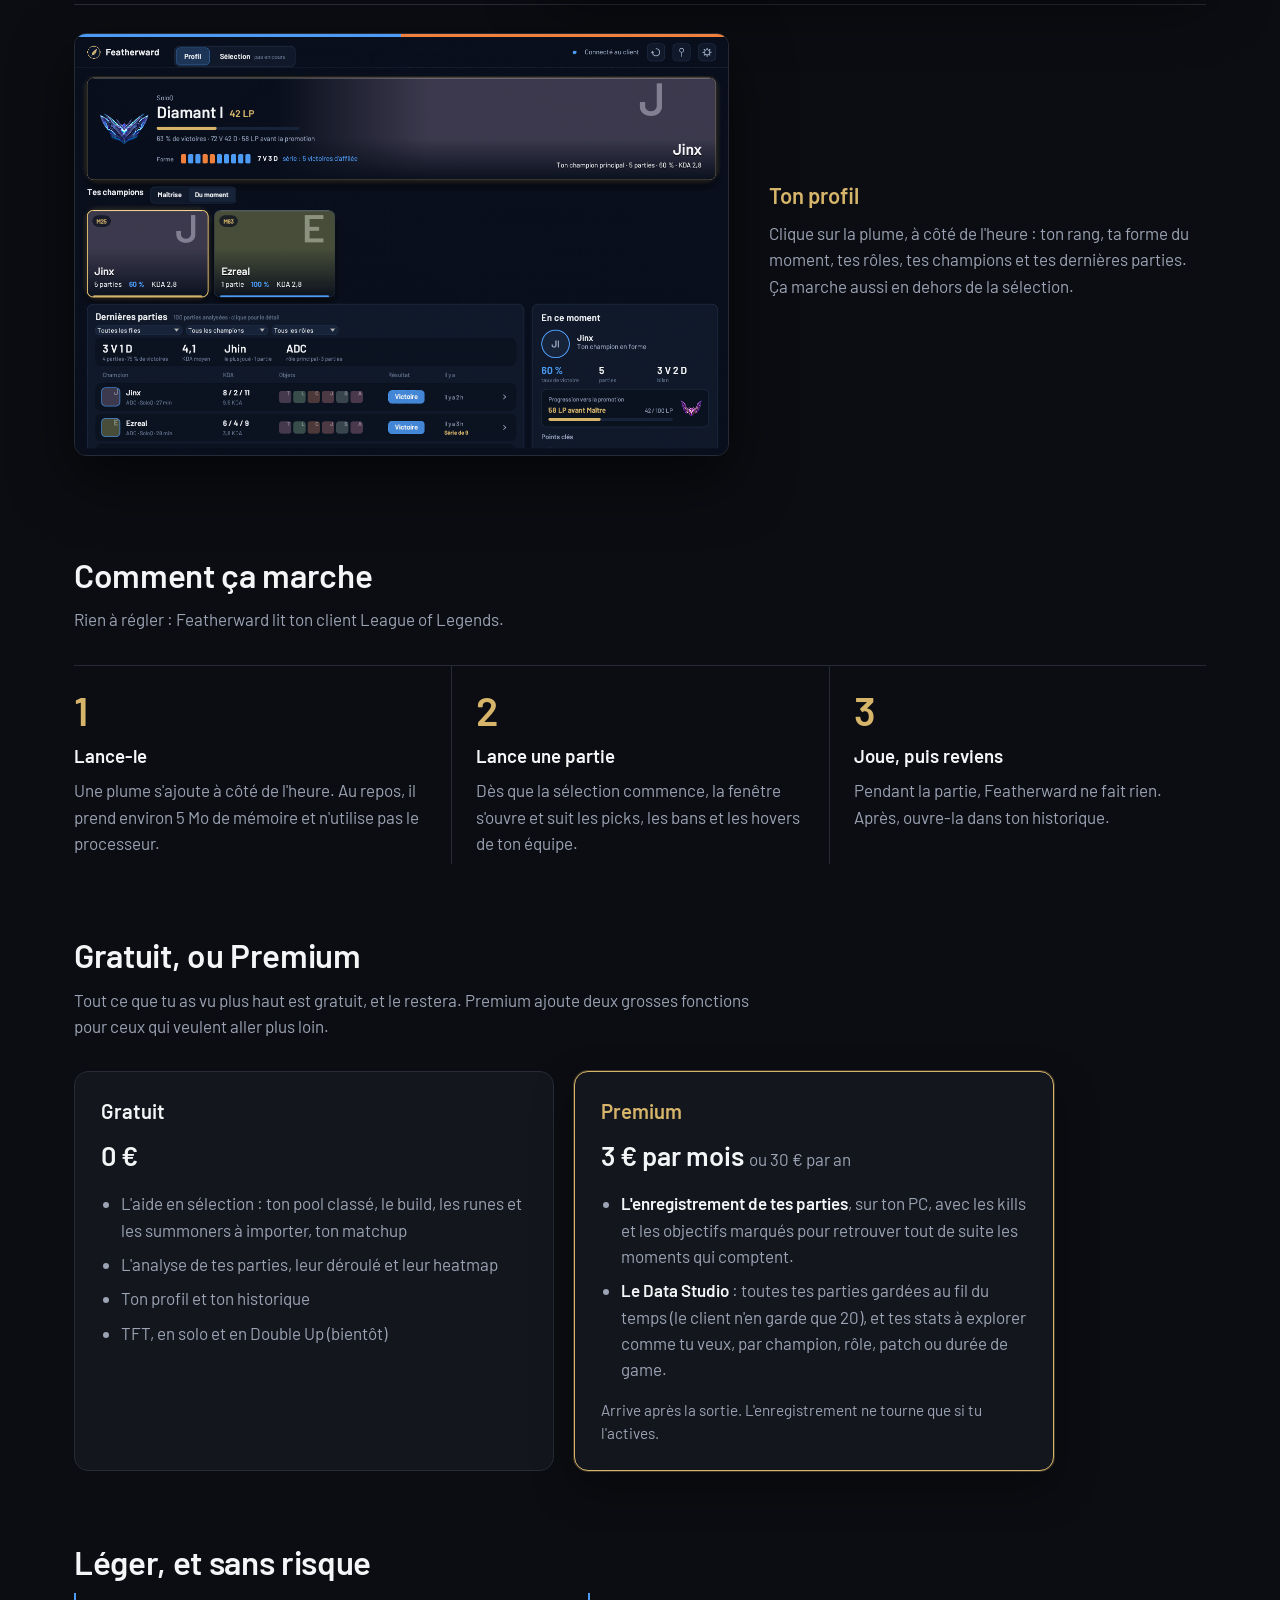
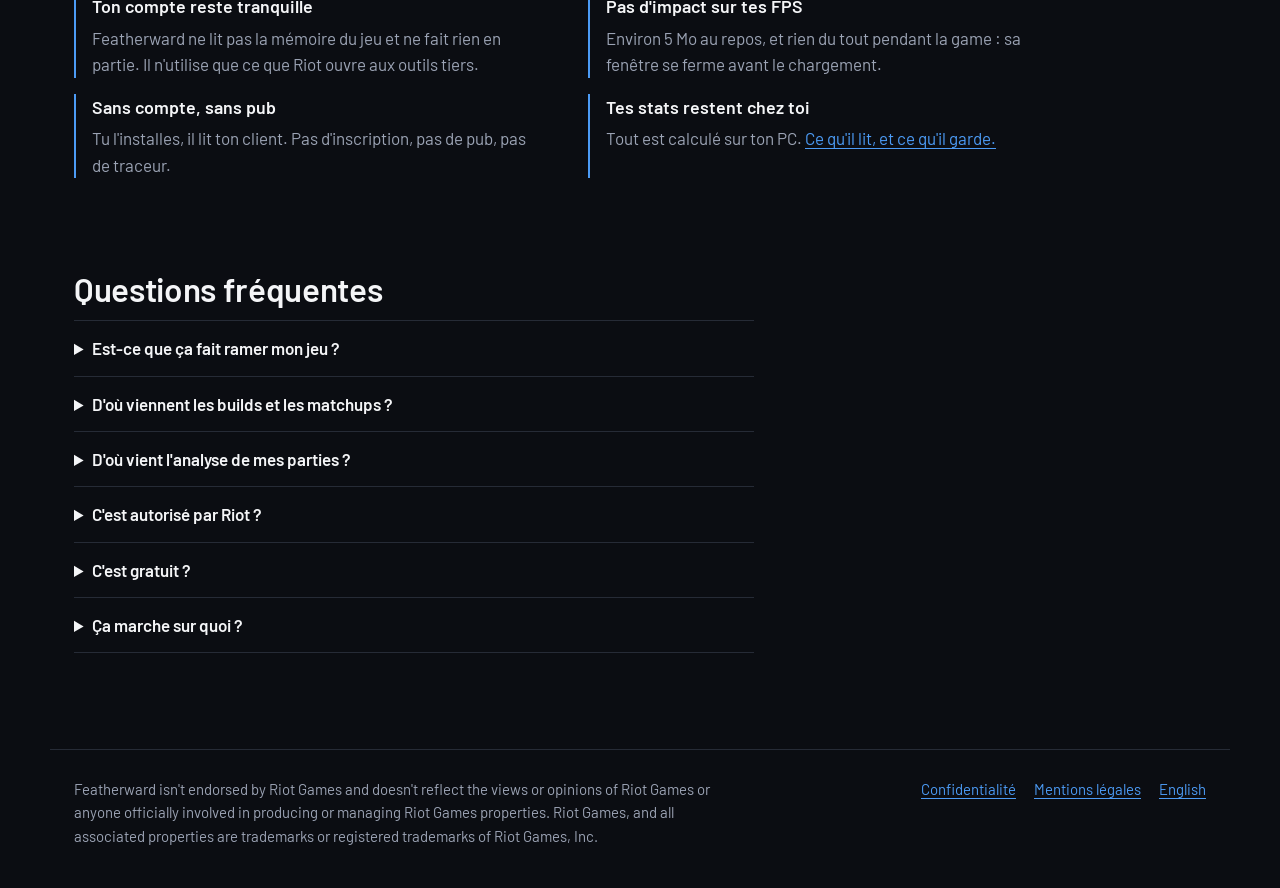
==== commit eac30141: "Offre Premium annoncée, arguments pour les joueurs - Nouvelle section « Gratuit, ou Premium » : ce q" ====
--- a/site/index.html
+++ b/site/index.html
@@ -21,7 +21,7 @@
 </a>
 <ul>
 <li><a href="#fonctionnement">Comment ça marche</a></li>
-<li><a href="#fair-play">Fair-play</a></li>
+<li><a href="#offres">Premium</a></li>
 <li><a href="confidentialite.html">Confidentialité</a></li>
 <li><a href="en/index.html" hreflang="en" lang="en">English</a></li>
 </ul>
@@ -37,7 +37,7 @@
 <a class="bouton bouton-principal" aria-disabled="true" role="link">Télécharger pour Windows</a>
 <a class="bouton" href="#fonctionnement">Comment ça marche</a>
 </div>
-<p class="note">Bientôt disponible. Gratuit, sans compte, en français et en anglais.</p>
+<p class="note">Bientôt disponible. Gratuit, sans compte, en français et en anglais. Premium en option plus tard.</p>
 </div>
 <figure class="fenetre">
 <img src="captures/selection.png" width="1280" height="820" alt="La vue Sélection de Featherward une fois le champion lock : les deux équipes, ton champion avec son build et ses runes, ton matchup et les ults adverses.">
@@ -132,27 +132,40 @@
 </ol>
 </section>
 
-<section class="section" id="fair-play" aria-labelledby="titre-fair-play">
-<h2 id="titre-fair-play">Fair-play</h2>
-<p>Featherward suit les règles de Riot pour les outils tiers. Concrètement :</p>
+<section class="section" id="offres" aria-labelledby="titre-offres">
+<h2 id="titre-offres">Gratuit, ou Premium</h2>
+<p>Tout ce que tu as vu plus haut est gratuit, et le restera. Premium ajoute deux grosses fonctions pour ceux qui veulent aller plus loin.</p>
+<div class="offres">
+<div class="offre">
+<h3>Gratuit</h3>
+<p class="prix">0 €</p>
+<ul>
+<li>L'aide en sélection : ton pool classé, le build, les runes et les summoners à importer, ton matchup</li>
+<li>L'analyse de tes parties, leur déroulé et leur heatmap</li>
+<li>Ton profil et ton historique</li>
+<li>TFT, en solo et en Double Up (bientôt)</li>
+</ul>
+</div>
+<div class="offre offre-premium">
+<h3>Premium</h3>
+<p class="prix">3 € par mois <span>ou 30 € par an</span></p>
+<ul>
+<li><strong>L'enregistrement de tes parties</strong>, sur ton PC, avec les kills et les objectifs marqués pour retrouver tout de suite les moments qui comptent.</li>
+<li><strong>Le Data Studio</strong> : toutes tes parties gardées au fil du temps (le client n'en garde que 20), et tes stats à explorer comme tu veux, par champion, rôle, patch ou durée de game.</li>
+</ul>
+<p class="note">Arrive après la sortie. L'enregistrement ne tourne que si tu l'actives.</p>
+</div>
+</div>
+</section>
+
+<section class="section" id="leger" aria-labelledby="titre-leger">
+<h2 id="titre-leger">Léger, et sans risque</h2>
 <div class="engagements">
-<div><h3>Rien en jeu</h3><p>Il ne lit pas la mémoire du jeu et n'affiche rien pendant la partie. Il note les champions et les postes une seule fois, au chargement.</p></div>
-<div><h3>Le mode streamer est respecté</h3><p>En sélection, il ne lit jamais le nom des autres joueurs. Un joueur masqué reste masqué.</p></div>
-<div><h3>Pas de MMR</h3><p>Il n'estime ni MMR ni rang caché. Il ne se sert que des stats de parties.</p></div>
-<div><h3>C'est toi qui choisis</h3><p>Il propose plusieurs builds, pas un seul. Il ne touche à ton client que quand tu cliques, et jamais à tes pages de runes.</p></div>
-</div>
-</section>
-
-<section class="section" aria-labelledby="titre-donnees">
-<h2 id="titre-donnees">Tes données</h2>
-<p>Featherward en sait le moins possible sur toi.</p>
-<div class="engagements">
-<div><h3>Pas de compte</h3><p>Ni inscription, ni connexion.</p></div>
-<div><h3>Tout se calcule chez toi</h3><p>Tes stats et l'analyse de tes parties restent sur ton PC.</p></div>
-<div><h3>Les autres joueurs restent anonymes</h3><p>Les stats communes viennent de parties dont on ne garde aucun identifiant de joueur.</p></div>
-<div><h3>Aucun traceur</h3><p>Ni cookie, ni mesure d'audience, ni pub, dans l'appli comme sur ce site.</p></div>
-</div>
-<p><a href="confidentialite.html">Lire la politique de confidentialité</a></p>
+<div><h3>Ton compte reste tranquille</h3><p>Featherward ne lit pas la mémoire du jeu et ne fait rien en partie. Il n'utilise que ce que Riot ouvre aux outils tiers.</p></div>
+<div><h3>Pas d'impact sur tes FPS</h3><p>Environ 5 Mo au repos, et rien du tout pendant la game : sa fenêtre se ferme avant le chargement.</p></div>
+<div><h3>Sans compte, sans pub</h3><p>Tu l'installes, il lit ton client. Pas d'inscription, pas de pub, pas de traceur.</p></div>
+<div><h3>Tes stats restent chez toi</h3><p>Tout est calculé sur ton PC. <a href="confidentialite.html">Ce qu'il lit, et ce qu'il garde.</a></p></div>
+</div>
 </section>
 
 <section class="section faq" aria-labelledby="titre-faq">
@@ -175,7 +188,7 @@
 </details>
 <details>
 <summary>C'est gratuit ?</summary>
-<p>Oui, et tout ce que tu vois sur cette page le restera. Des options payantes viendront peut-être plus tard, pour des fonctions à part comme l'enregistrement de tes parties.</p>
+<p>L'essentiel, oui, et ça le restera. Premium, à 3 € par mois ou 30 € par an, ajoutera l'enregistrement de tes parties et le Data Studio. <a href="#offres">Voir ce qui est gratuit et ce qui est Premium</a>.</p>
 </details>
 <details>
 <summary>Ça marche sur quoi ?</summary>
--- a/site/style.css
+++ b/site/style.css
@@ -243,6 +243,29 @@
 .engagements h3 { margin: 0 0 4px; font-size: 1.05rem; font-weight: 600; }
 .engagements p { margin: 0; color: var(--secondaire); }
 
+/* Offres : gratuit et Premium côte à côte. */
+.offres {
+  display: grid;
+  grid-template-columns: repeat(2, minmax(0, 1fr));
+  gap: 20px;
+  max-width: 980px;
+}
+.offre {
+  background: var(--surface);
+  border: 1px solid var(--filet);
+  border-radius: 14px;
+  padding: 24px 26px;
+}
+.offre h3 { margin: 0; font-size: 1.2rem; font-weight: 600; }
+.offre .prix { font-size: 1.6rem; font-weight: 600; margin: 6px 0 14px; }
+.offre .prix span { font-size: 1rem; font-weight: 400; color: var(--secondaire); }
+.offre ul { margin: 0; padding-left: 20px; color: var(--secondaire); }
+.offre li { margin: 8px 0; }
+.offre strong { color: var(--texte); font-weight: 600; }
+.offre .note { margin: 16px 0 0; }
+.offre-premium { border-color: var(--or); box-shadow: 0 0 0 1px rgba(214, 180, 106, 0.25), 0 18px 40px rgba(0, 0, 0, 0.35); }
+.offre-premium h3 { color: var(--or); }
+
 /* Questions fréquentes : un clic pour déplier. */
 .faq details { border-top: 1px solid var(--filet); padding: 14px 0; max-width: var(--mesure); }
 .faq details:last-child { border-bottom: 1px solid var(--filet); }
@@ -290,7 +313,7 @@
   .vue:nth-of-type(even) .vue-texte { order: 0; }
   .etapes { grid-template-columns: minmax(0, 1fr); }
   .etapes li + li { padding-left: 0; border-left: 0; border-top: 1px solid var(--filet); }
-  .engagements { grid-template-columns: minmax(0, 1fr); }
+  .engagements, .offres { grid-template-columns: minmax(0, 1fr); }
   .pied { grid-template-columns: minmax(0, 1fr); }
   .navigation { flex-wrap: wrap; gap: 12px 24px; }
   .navigation ul { margin-left: 0; }
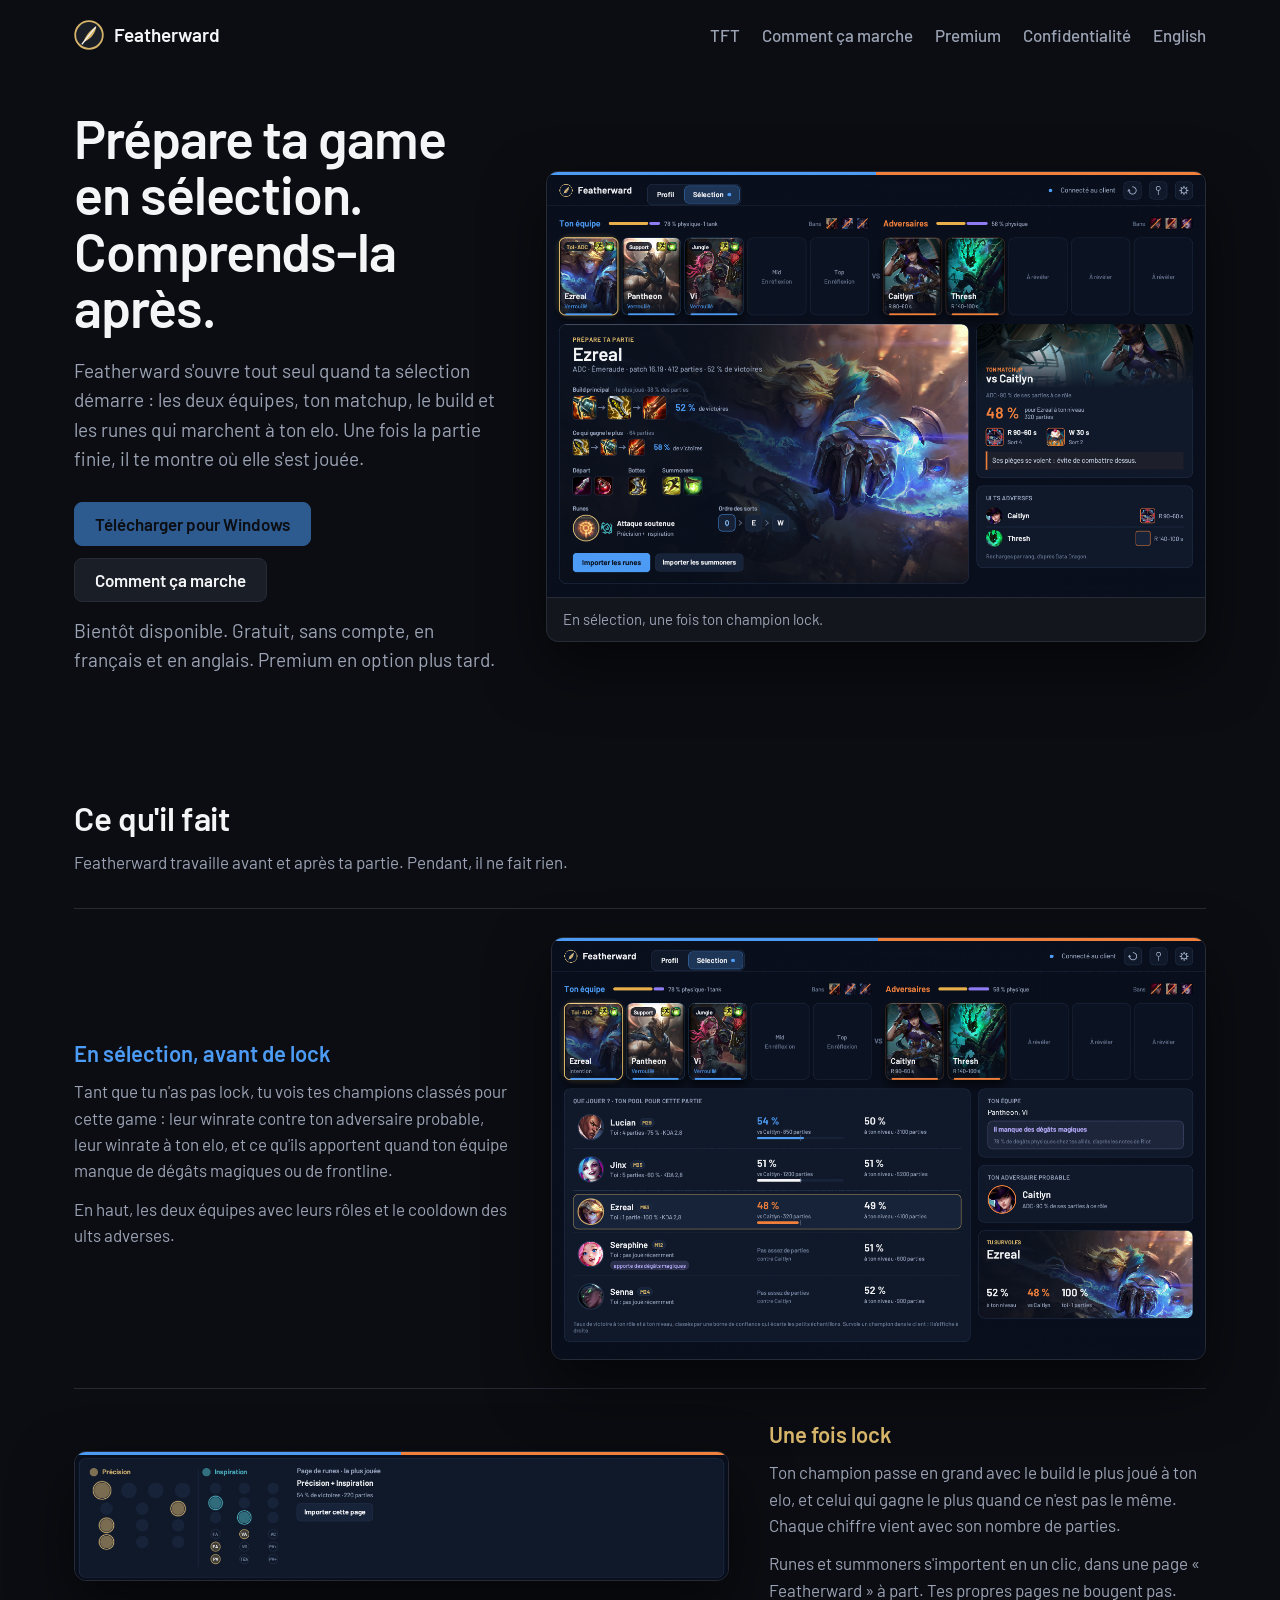
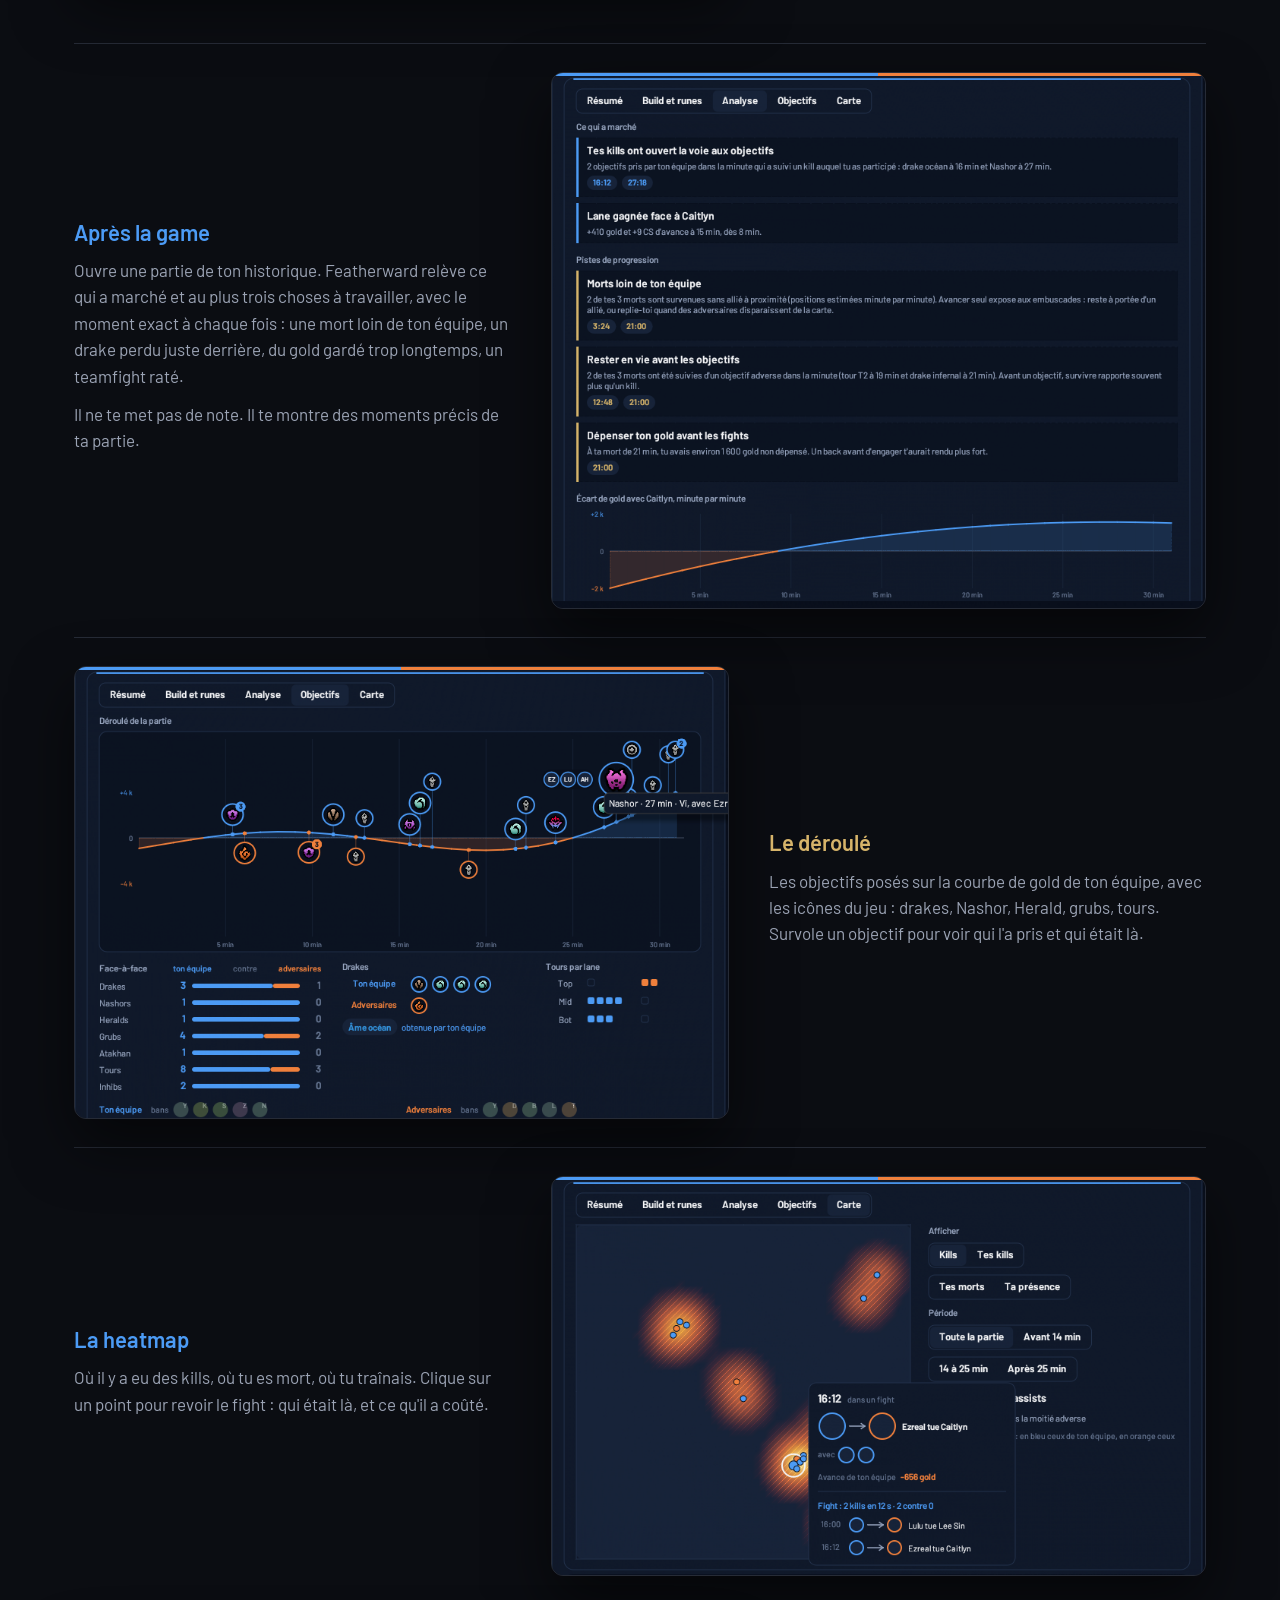
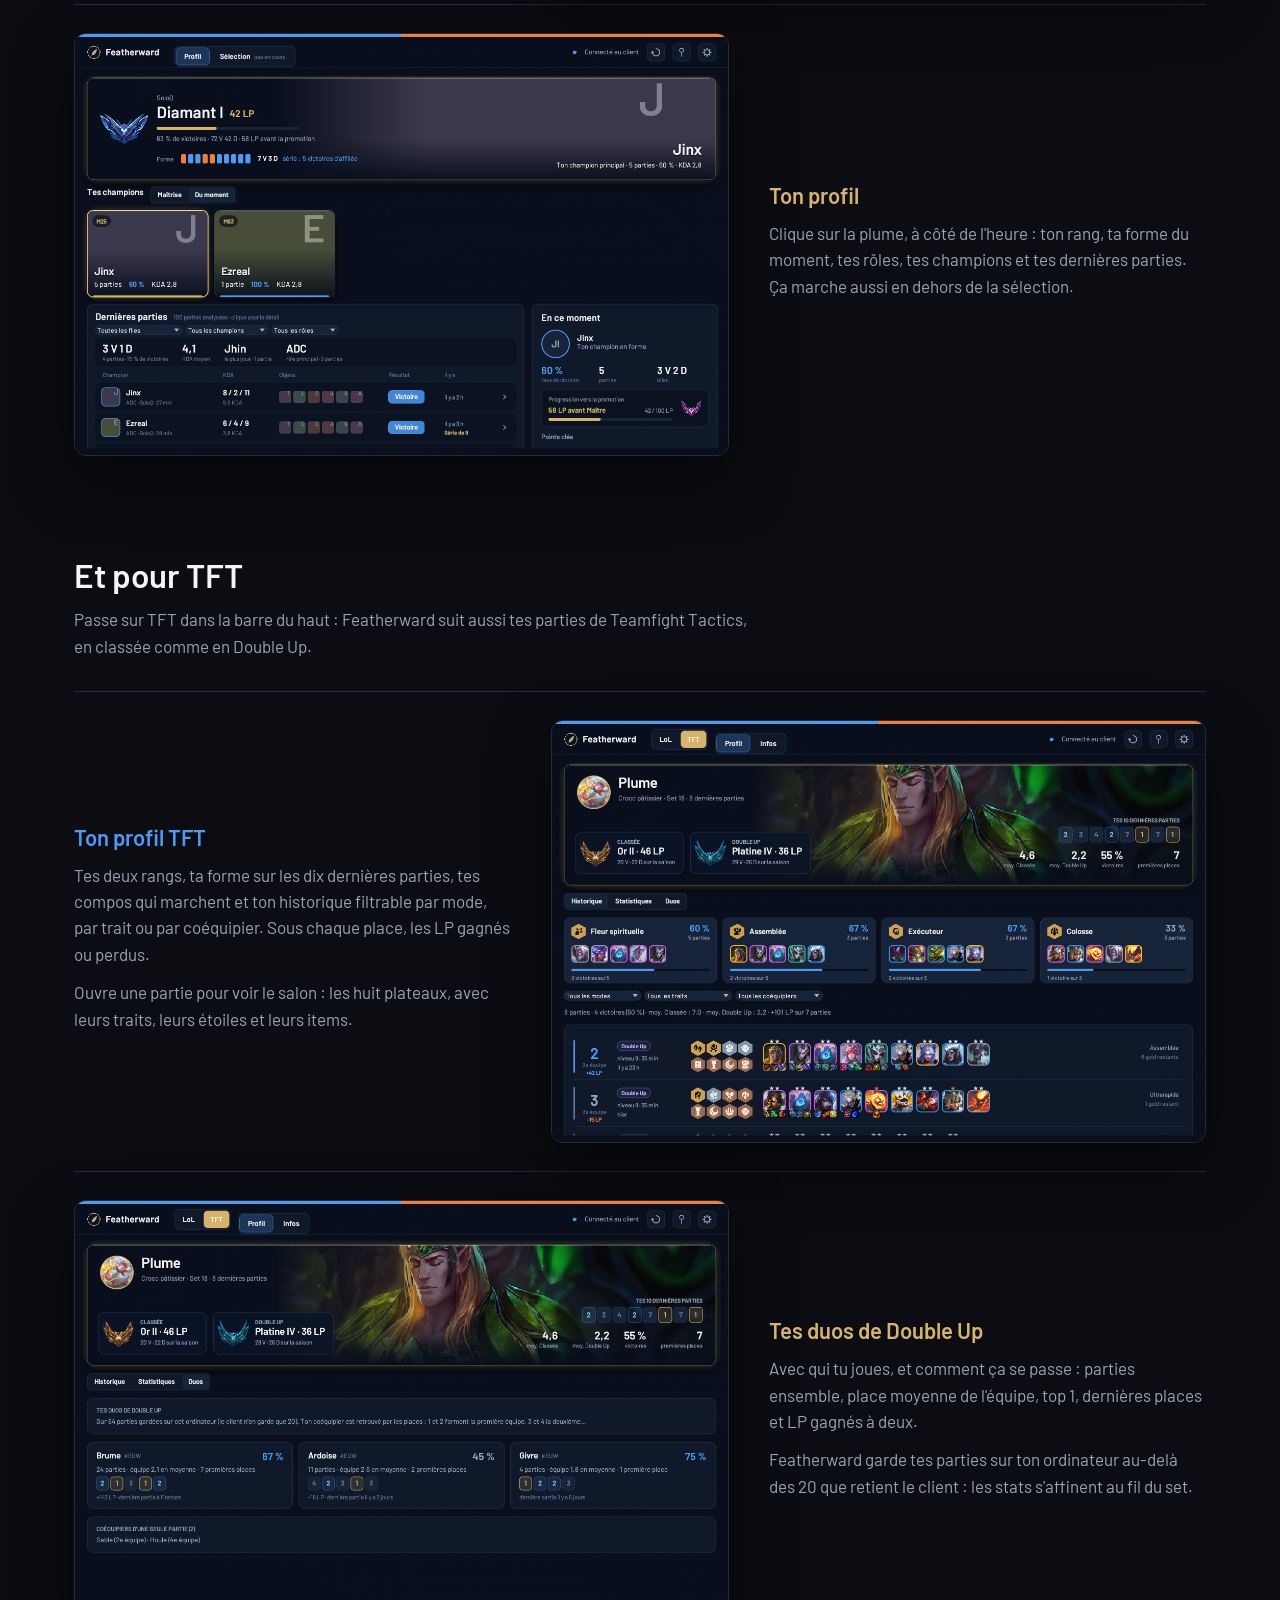
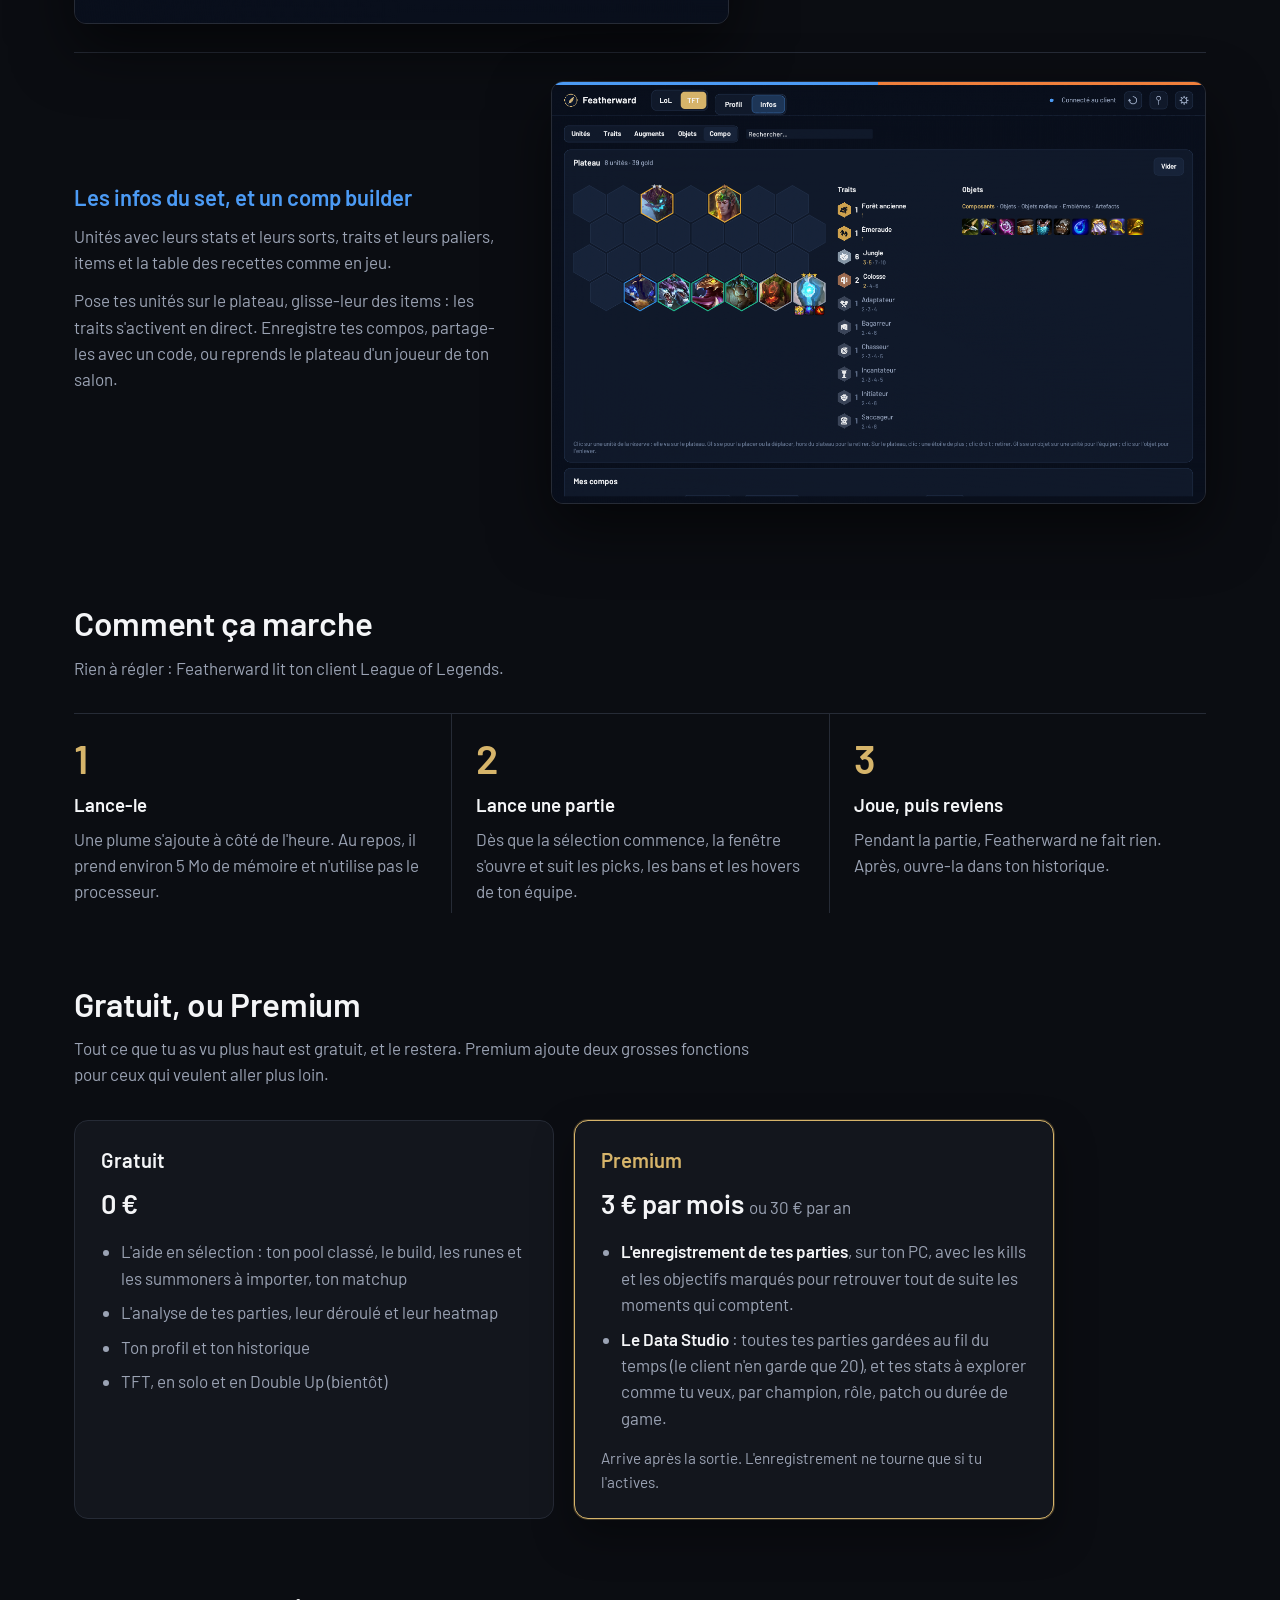
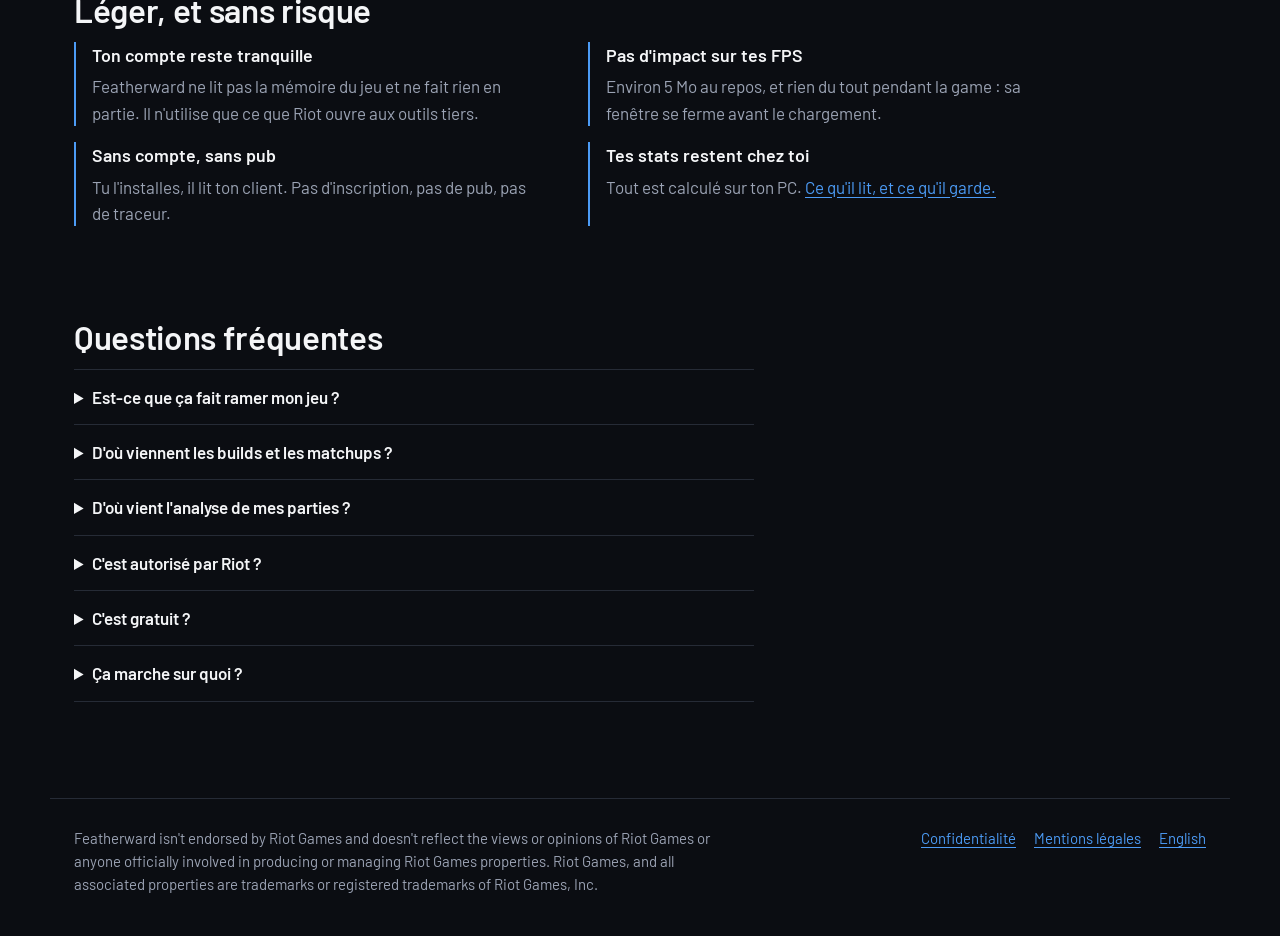
==== commit 83bc1cf3: "Section TFT : profil, duos de Double Up, Infos et comp builder (captures des rendus) Co-Authored-By:" ====
--- a/site/index.html
+++ b/site/index.html
@@ -20,6 +20,7 @@
 Featherward
 </a>
 <ul>
+<li><a href="#tft">TFT</a></li>
 <li><a href="#fonctionnement">Comment ça marche</a></li>
 <li><a href="#offres">Premium</a></li>
 <li><a href="confidentialite.html">Confidentialité</a></li>
@@ -109,6 +110,44 @@
 </div>
 <figure class="fenetre">
 <img src="captures/profil.png" width="1280" height="820" alt="La vue Profil : classement, forme sur les dix dernières parties, rôles, champions et historique.">
+</figure>
+</article>
+</section>
+
+<section class="section" id="tft" aria-labelledby="titre-tft">
+<h2 id="titre-tft">Et pour TFT</h2>
+<p>Passe sur TFT dans la barre du haut : Featherward suit aussi tes parties de Teamfight Tactics, en classée comme en Double Up.</p>
+
+<article class="vue vue-allie">
+<div class="vue-texte">
+<h3>Ton profil TFT</h3>
+<p>Tes deux rangs, ta forme sur les dix dernières parties, tes compos qui marchent et ton historique filtrable par mode, par trait ou par coéquipier. Sous chaque place, les LP gagnés ou perdus.</p>
+<p>Ouvre une partie pour voir le salon : les huit plateaux, avec leurs traits, leurs étoiles et leurs items.</p>
+</div>
+<figure class="fenetre">
+<img src="captures/tft-profil.png" width="1280" height="820" alt="Le profil TFT : rangs en classée et en Double Up, forme du moment, compos et historique avec les LP de chaque partie.">
+</figure>
+</article>
+
+<article class="vue vue-toi">
+<div class="vue-texte">
+<h3>Tes duos de Double Up</h3>
+<p>Avec qui tu joues, et comment ça se passe : parties ensemble, place moyenne de l'équipe, top 1, dernières places et LP gagnés à deux.</p>
+<p>Featherward garde tes parties sur ton ordinateur au-delà des 20 que retient le client : les stats s'affinent au fil du set.</p>
+</div>
+<figure class="fenetre">
+<img src="captures/tft-duos.png" width="1280" height="820" alt="L'onglet Duos : pour chaque coéquipier, les parties jouées ensemble, la place moyenne, les dernières places et les LP.">
+</figure>
+</article>
+
+<article class="vue vue-allie">
+<div class="vue-texte">
+<h3>Les infos du set, et un comp builder</h3>
+<p>Unités avec leurs stats et leurs sorts, traits et leurs paliers, items et la table des recettes comme en jeu.</p>
+<p>Pose tes unités sur le plateau, glisse-leur des items : les traits s'activent en direct. Enregistre tes compos, partage-les avec un code, ou reprends le plateau d'un joueur de ton salon.</p>
+</div>
+<figure class="fenetre">
+<img src="captures/tft-compo.png" width="1280" height="820" alt="Le comp builder : un plateau de 4 rangées, les traits activés, la palette d'items et la réserve des unités par coût.">
 </figure>
 </article>
 </section>
